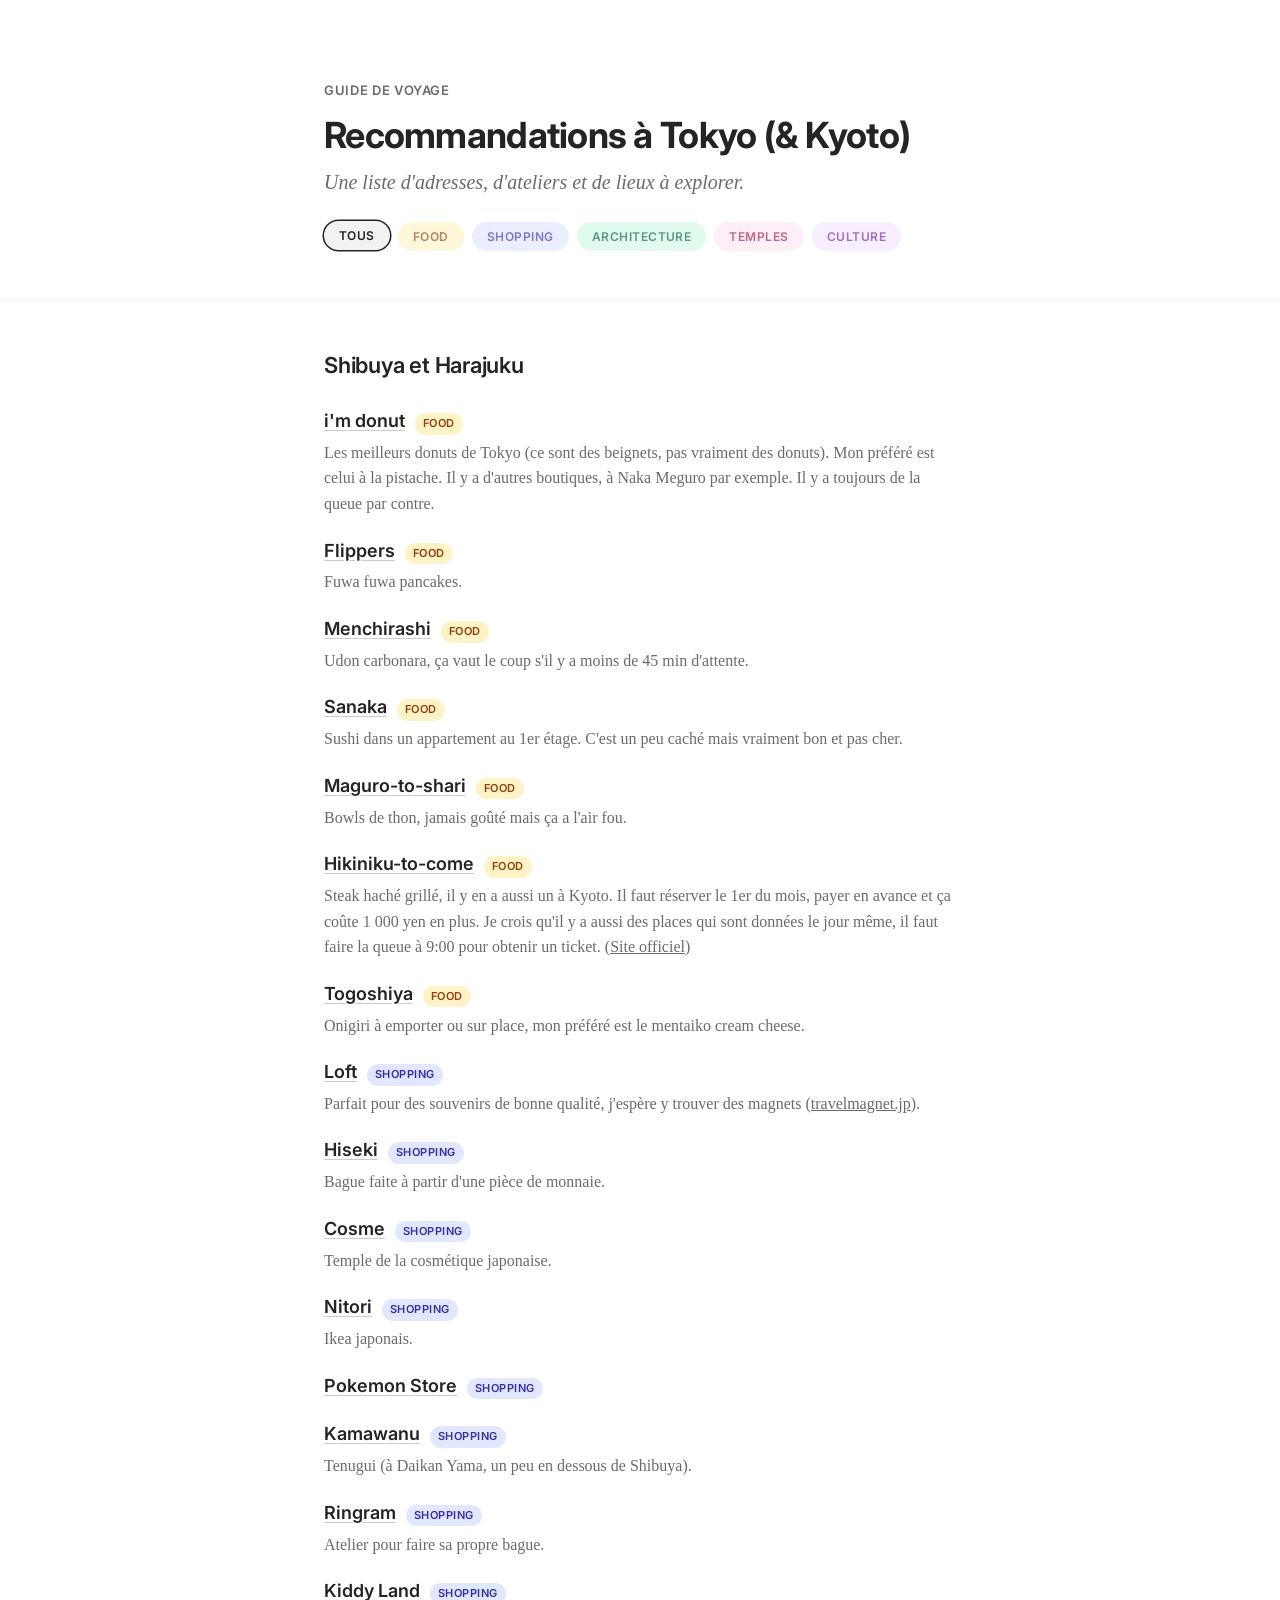
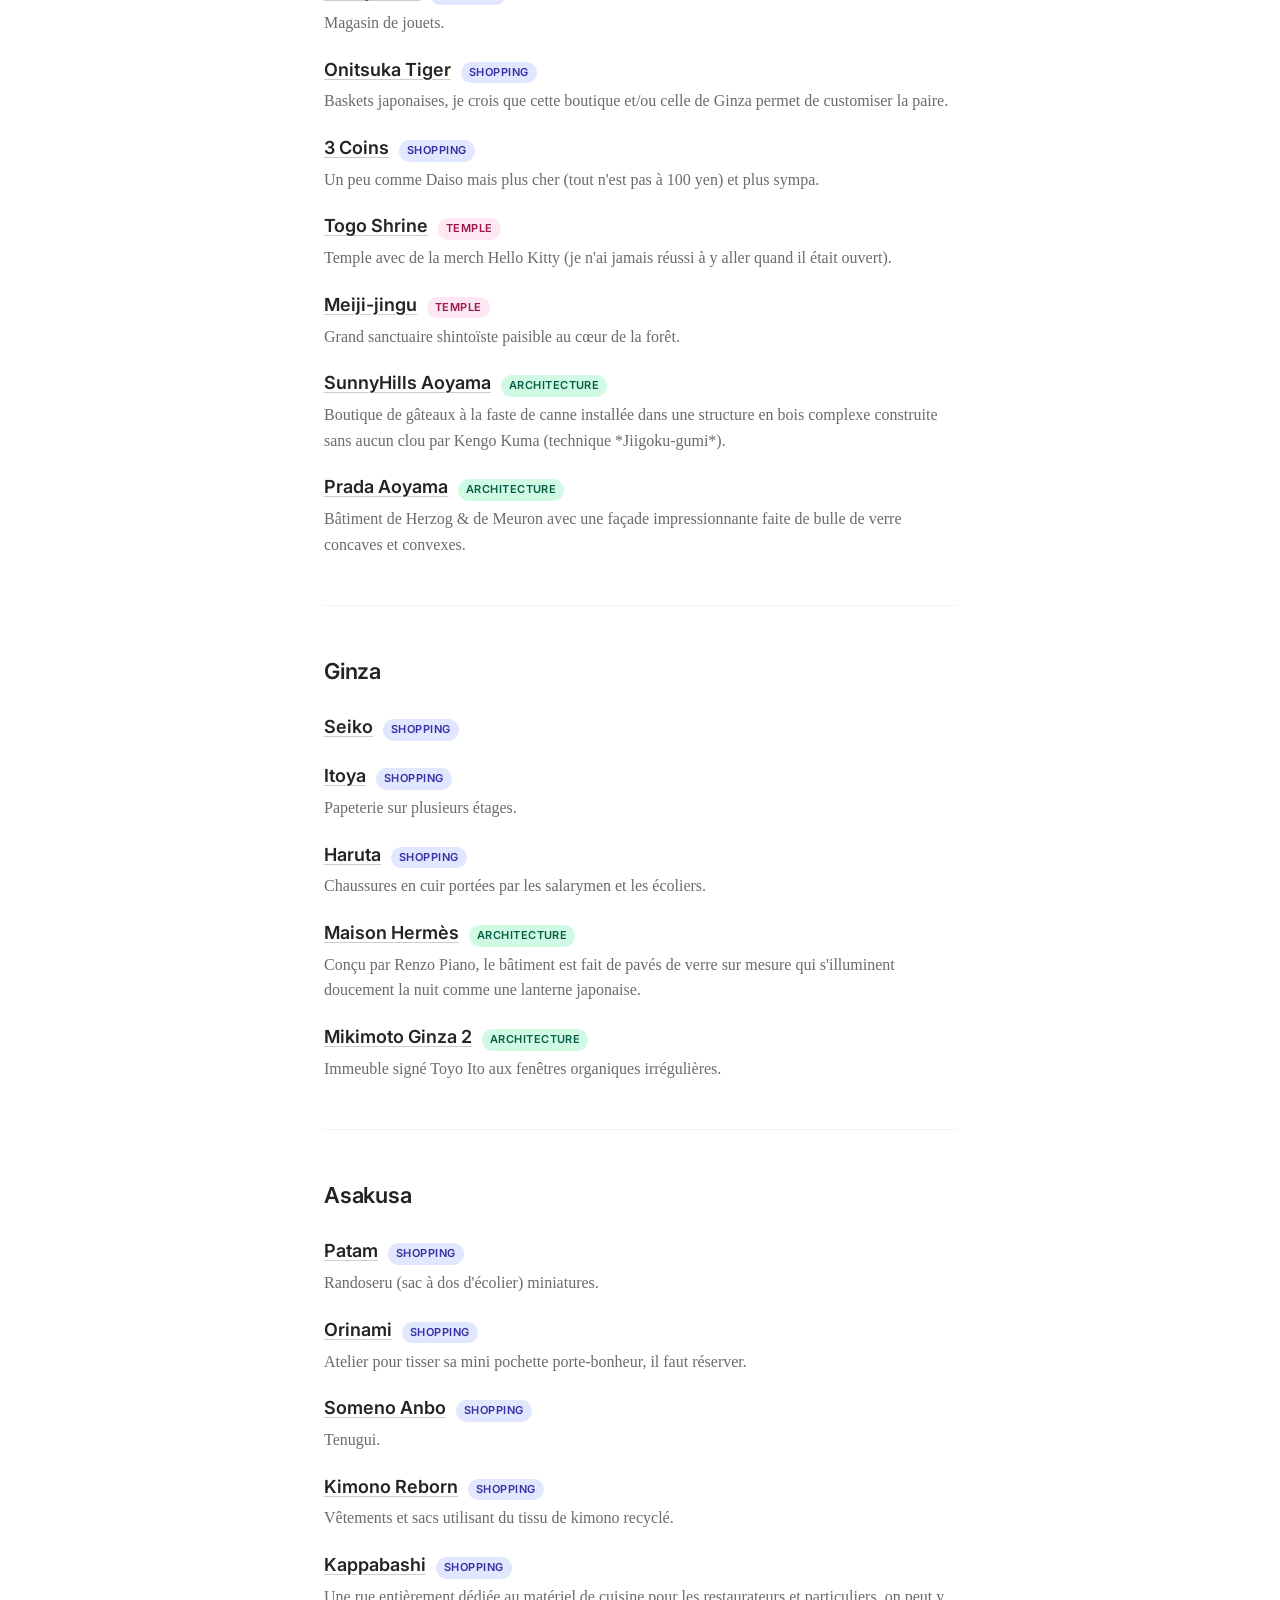
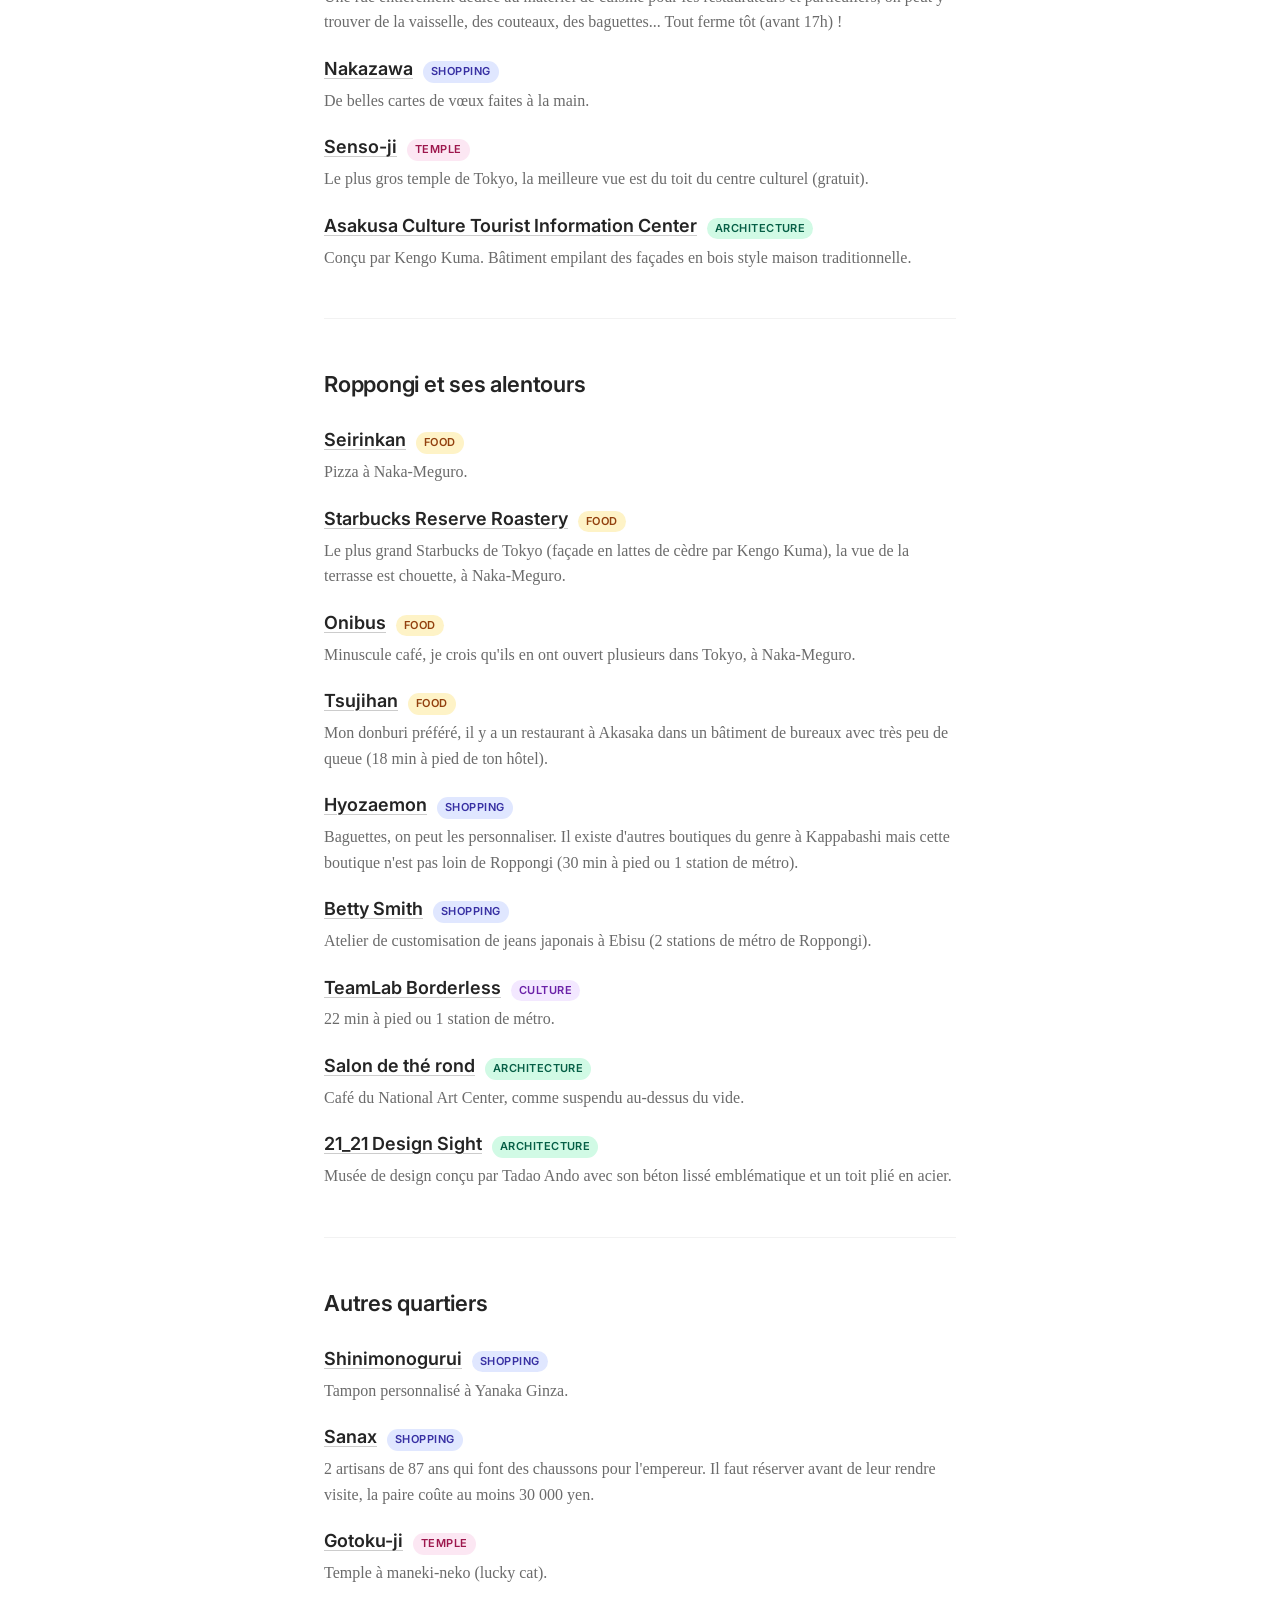
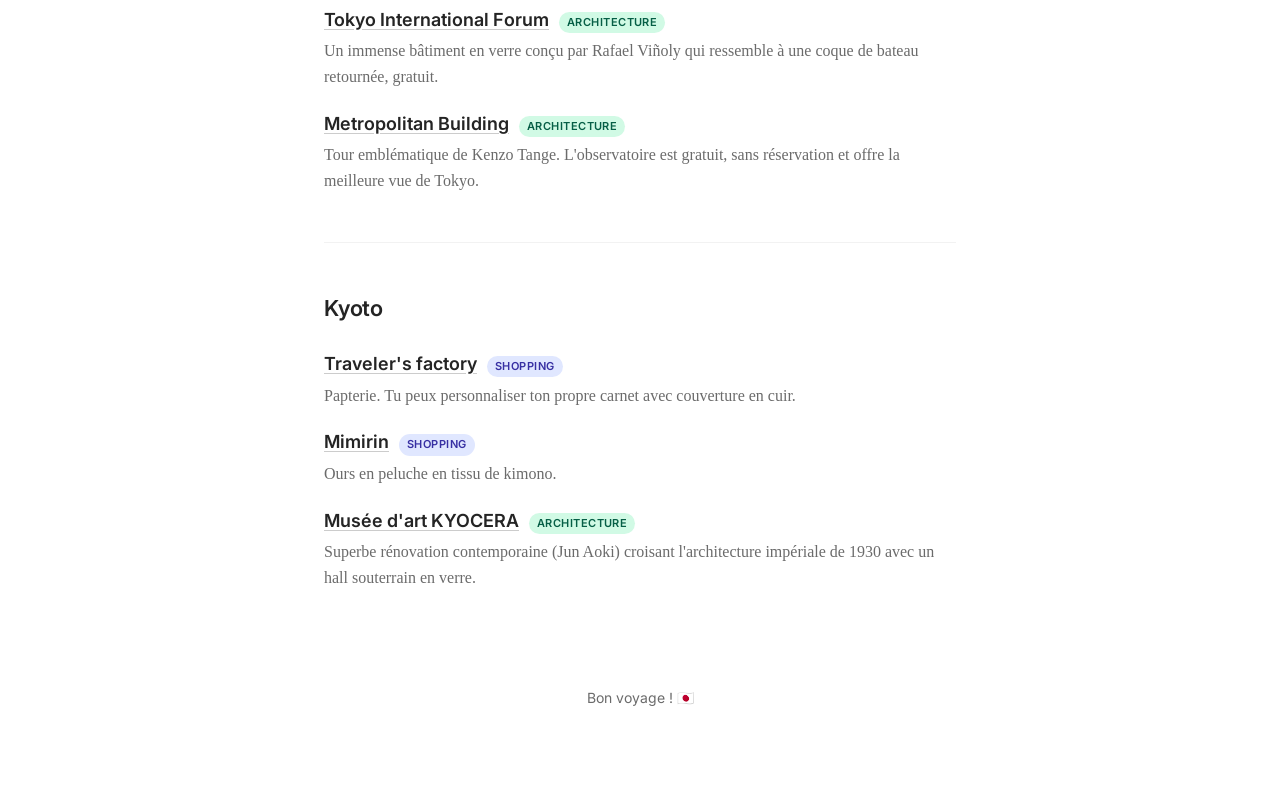
==== index.html @ 387a21c6 "init Signed-off-by: Kim Anh Nguyen <4783194+kimanhou@users.noreply.github.com>" ====
<!doctype html>
<html lang="fr">
  <head>
    <meta charset="UTF-8" />
    <meta name="viewport" content="width=device-width, initial-scale=1.0" />
    <title>Tokyo & Kyoto — Recommandations</title>
    <link rel="stylesheet" href="style.css" />
    <link rel="preconnect" href="https://fonts.googleapis.com" />
    <link rel="preconnect" href="https://fonts.gstatic.com" crossorigin />
    <link
      href="https://fonts.googleapis.com/css2?family=Charter:ital,wght@0,400;0,700;1,400&family=Inter:wght@400;500;600&display=swap"
      rel="stylesheet"
    />
  </head>
  <body>
    <header class="site-header">
      <div class="container">
        <span class="site-meta">Guide de voyage</span>
        <h1>Recommandations à Tokyo (& Kyoto)</h1>
        <p class="subtitle">
          Une liste d'adresses, d'ateliers et de lieux à explorer.
        </p>

        <!-- Category Filter Buttons -->
        <nav class="filter-bar">
          <button class="filter-btn active" data-filter="all">Tous</button>
          <button class="filter-btn" data-filter="restaurant">Food</button>
          <button class="filter-btn" data-filter="shopping">Shopping</button>
          <button class="filter-btn" data-filter="architecture">Architecture</button>
          <button class="filter-btn" data-filter="temple">Temples</button>
          <button class="filter-btn" data-filter="culture">Culture</button>
        </nav>
      </div>
    </header>

    <main class="container">
      <section class="neighborhood">
        <h2>Shibuya et Harajuku</h2>
        <ul class="place-list">
          <li>
            <div class="place-header">
              <a
                target="_blank"
                rel="noopener"
                href="https://maps.app.goo.gl/69eugBFJpJ4iYQVL8"
                class="place-name"
                >i'm donut</a
              >
              <span class="category-tag restaurant">Food</span>
            </div>
            <p class="description">
              Les meilleurs donuts de Tokyo (ce sont des beignets, pas vraiment
              des donuts). Mon préféré est celui à la pistache. Il y a d'autres
              boutiques, à Naka Meguro par exemple. Il y a toujours de la queue
              par contre.
            </p>
          </li>
          <li>
            <div class="place-header">
              <a
                target="_blank"
                rel="noopener"
                href="https://maps.app.goo.gl/Y36AKXkpxdyFDG7x8"
                class="place-name"
                >Flippers</a
              >
              <span class="category-tag restaurant">Food</span>
            </div>
            <p class="description">Fuwa fuwa pancakes.</p>
          </li>
          <li>
            <div class="place-header">
              <a
                target="_blank"
                rel="noopener"
                href="https://maps.app.goo.gl/wXSV9AtUKiCbXGeb9"
                class="place-name"
                >Menchirashi</a
              >
              <span class="category-tag restaurant">Food</span>
            </div>
            <p class="description">
              Udon carbonara, ça vaut le coup s'il y a moins de 45 min
              d'attente.
            </p>
          </li>
          <li>
            <div class="place-header">
              <a
                target="_blank"
                rel="noopener"
                href="https://maps.app.goo.gl/2EPcrAeb87QpRTbB6"
                class="place-name"
                >Sanaka</a
              >
              <span class="category-tag restaurant">Food</span>
            </div>
            <p class="description">
              Sushi dans un appartement au 1er étage. C'est un peu caché mais
              vraiment bon et pas cher.
            </p>
          </li>
          <li>
            <div class="place-header">
              <a
                target="_blank"
                rel="noopener"
                href="https://maps.app.goo.gl/TEaGHPFqutmSfDLi9"
                class="place-name"
                >Maguro-to-shari</a
              >
              <span class="category-tag restaurant">Food</span>
            </div>
            <p class="description">
              Bowls de thon, jamais goûté mais ça a l'air fou.
            </p>
          </li>
          <li>
            <div class="place-header">
              <a
                target="_blank"
                rel="noopener"
                href="https://maps.app.goo.gl/84WhmXNPppTcvtpY7"
                class="place-name"
                >Hikiniku-to-come</a
              >
              <span class="category-tag restaurant">Food</span>
            </div>
            <p class="description">
              Steak haché grillé, il y en a aussi un à Kyoto. Il faut réserver
              le 1er du mois, payer en avance et ça coûte 1 000 yen en plus. Je
              crois qu'il y a aussi des places qui sont données le jour même, il
              faut faire la queue à 9:00 pour obtenir un ticket. (<a
                href="https://hikinikutocome.com/en/visit/shibuya/"
                target="_blank"
                rel="noopener"
                >Site officiel</a
              >)
            </p>
          </li>
          <li>
            <div class="place-header">
              <a
                target="_blank"
                rel="noopener"
                href="https://maps.app.goo.gl/EtTSttYytnvK69js9"
                class="place-name"
                >Togoshiya</a
              >
              <span class="category-tag restaurant">Food</span>
            </div>
            <p class="description">
              Onigiri à emporter ou sur place, mon préféré est le mentaiko cream
              cheese.
            </p>
          </li>
          <li>
            <div class="place-header">
              <a
                target="_blank"
                rel="noopener"
                href="https://maps.app.goo.gl/XtZ42i2TdmTqizMT9"
                class="place-name"
                >Loft</a
              >
              <span class="category-tag shopping">Shopping</span>
            </div>
            <p class="description">
              Parfait pour des souvenirs de bonne qualité, j'espère y trouver
              des magnets (<a
                href="https://travelmagnet.jp/"
                target="_blank"
                rel="noopener"
                >travelmagnet.jp</a
              >).
            </p>
          </li>
          <li>
            <div class="place-header">
              <a
                target="_blank"
                rel="noopener"
                href="https://maps.app.goo.gl/PVebgwg7qP5B2RHZ8"
                class="place-name"
                >Hiseki</a
              >
              <span class="category-tag shopping">Shopping</span>
            </div>
            <p class="description">
              Bague faite à partir d'une pièce de monnaie.
            </p>
          </li>
          <li>
            <div class="place-header">
              <a
                target="_blank"
                rel="noopener"
                href="https://maps.app.goo.gl/jhXsKMptxFb6pdmX9"
                class="place-name"
                >Cosme</a
              >
              <span class="category-tag shopping">Shopping</span>
            </div>
            <p class="description">Temple de la cosmétique japonaise.</p>
          </li>
          <li>
            <div class="place-header">
              <a
                target="_blank"
                rel="noopener"
                href="https://maps.app.goo.gl/yKVB1KBTTQUjTeqm6"
                class="place-name"
                >Nitori</a
              >
              <span class="category-tag shopping">Shopping</span>
            </div>
            <p class="description">Ikea japonais.</p>
          </li>
          <li>
            <div class="place-header">
              <a
                target="_blank"
                rel="noopener"
                href="https://maps.app.goo.gl/g65WKWChwoZyTpcr5"
                class="place-name"
                >Pokemon Store</a
              >
              <span class="category-tag shopping">Shopping</span>
            </div>
          </li>
          <li>
            <div class="place-header">
              <a
                target="_blank"
                rel="noopener"
                href="https://maps.app.goo.gl/MUS4LeD5QeXX2UPx5"
                class="place-name"
                >Kamawanu</a
              >
              <span class="category-tag shopping">Shopping</span>
            </div>
            <p class="description">
              Tenugui (à Daikan Yama, un peu en dessous de Shibuya).
            </p>
          </li>
          <li>
            <div class="place-header">
              <a
                target="_blank"
                rel="noopener"
                href="https://maps.app.goo.gl/88TAubRv57etyfhp8"
                class="place-name"
                >Ringram</a
              >
              <span class="category-tag shopping">Shopping</span>
            </div>
            <p class="description">Atelier pour faire sa propre bague.</p>
          </li>
          <li>
            <div class="place-header">
              <a
                target="_blank"
                rel="noopener"
                href="https://maps.app.goo.gl/DbySYXR4UC8CWV2y9"
                class="place-name"
                >Kiddy Land</a
              >
              <span class="category-tag shopping">Shopping</span>
            </div>
            <p class="description">Magasin de jouets.</p>
          </li>
          <li>
            <div class="place-header">
              <a
                target="_blank"
                rel="noopener"
                href="https://maps.app.goo.gl/WznwZnv85uVz6AZdA"
                class="place-name"
                >Onitsuka Tiger</a
              >
              <span class="category-tag shopping">Shopping</span>
            </div>
            <p class="description">
              Baskets japonaises, je crois que cette boutique et/ou celle de
              Ginza permet de customiser la paire.
            </p>
          </li>
          <li>
            <div class="place-header">
              <a
                target="_blank"
                rel="noopener"
                href="https://maps.app.goo.gl/w2D88S9kUh9sbnCG9"
                class="place-name"
                >3 Coins</a
              >
              <span class="category-tag shopping">Shopping</span>
            </div>
            <p class="description">
              Un peu comme Daiso mais plus cher (tout n'est pas à 100 yen) et
              plus sympa.
            </p>
          </li>
          <li>
            <div class="place-header">
              <a
                href="https://maps.app.goo.gl/k6AT31raMLWwLtkN6"
                class="place-name"
                >Togo Shrine</a
              >
              <span class="category-tag temple">Temple</span>
            </div>
            <p class="description">
              Temple avec de la merch Hello Kitty (je n'ai jamais réussi à y
              aller quand il était ouvert).
            </p>
          </li>
          <li>
            <div class="place-header">
              <a
                href="https://maps.app.goo.gl/TMgbKcvD6bvRNuty8"
                class="place-name"
                >Meiji-jingu</a
              >
              <span class="category-tag temple">Temple</span>
            </div>
            <p class="description">
              Grand sanctuaire shintoïste paisible au cœur de la forêt.
            </p>
          </li>
          <li>
            <div class="place-header">
              <a
                href="https://maps.app.goo.gl/kpBoS8fHMuJu6D726"
                class="place-name"
                >SunnyHills Aoyama</a
              >
              <span class="category-tag architecture">Architecture</span>
            </div>
            <p class="description">
              Boutique de gâteaux à la faste de canne installée dans une
              structure en bois complexe construite sans aucun clou par Kengo
              Kuma (technique *Jiigoku-gumi*).
            </p>
          </li>
          <li>
            <div class="place-header">
              <a
                href="https://maps.app.goo.gl/U95UxCCkDKLDnsqH6"
                class="place-name"
                >Prada Aoyama</a
              >
              <span class="category-tag architecture">Architecture</span>
            </div>
            <p class="description">
              Bâtiment de Herzog & de Meuron avec une façade impressionnante
              faite de bulle de verre concaves et convexes.
            </p>
          </li>
        </ul>
      </section>

      <section class="neighborhood">
        <h2>Ginza</h2>
        <ul class="place-list">
          <li>
            <div class="place-header">
              <a
                href="https://maps.app.goo.gl/1uJHiFf1k2KAZZUHA"
                class="place-name"
                >Seiko</a
              >
              <span class="category-tag shopping">Shopping</span>
            </div>
          </li>
          <li>
            <div class="place-header">
              <a
                href="https://maps.app.goo.gl/fMWmKcZ8qZoQ6VqB7"
                class="place-name"
                >Itoya</a
              >
              <span class="category-tag shopping">Shopping</span>
            </div>
            <p class="description">Papeterie sur plusieurs étages.</p>
          </li>
          <li>
            <div class="place-header">
              <a
                href="https://maps.app.goo.gl/Jf5uXmK9wD9PN2Uk8"
                class="place-name"
                >Haruta</a
              >
              <span class="category-tag shopping">Shopping</span>
            </div>
            <p class="description">
              Chaussures en cuir portées par les salarymen et les écoliers.
            </p>
          </li>
          <li>
            <div class="place-header">
              <a
                href="https://maps.app.goo.gl/uWb4RfBk9SQpC39z5"
                class="place-name"
                >Maison Hermès</a
              >
              <span class="category-tag architecture">Architecture</span>
            </div>
            <p class="description">
              Conçu par Renzo Piano, le bâtiment est fait de pavés de verre sur
              mesure qui s'illuminent doucement la nuit comme une lanterne
              japonaise.
            </p>
          </li>
          <li>
            <div class="place-header">
              <a
                href="https://maps.app.goo.gl/kJxWGgCFBw41gdkp9"
                class="place-name"
                >Mikimoto Ginza 2</a
              >
              <span class="category-tag architecture">Architecture</span>
            </div>
            <p class="description">
              Immeuble signé Toyo Ito aux fenêtres organiques irrégulières.
            </p>
          </li>
        </ul>
      </section>

      <section class="neighborhood">
        <h2>Asakusa</h2>
        <ul class="place-list">
          <li>
            <div class="place-header">
              <a
                href="https://maps.app.goo.gl/mSqs9adYhmTdcuxi9"
                class="place-name"
                >Patam</a
              >
              <span class="category-tag shopping">Shopping</span>
            </div>
            <p class="description">
              Randoseru (sac à dos d'écolier) miniatures.
            </p>
          </li>
          <li>
            <div class="place-header">
              <a
                href="https://maps.app.goo.gl/c2mmQxCN7tzTbM5K9"
                class="place-name"
                >Orinami</a
              >
              <span class="category-tag shopping">Shopping</span>
            </div>
            <p class="description">
              Atelier pour tisser sa mini pochette porte-bonheur, il faut
              réserver.
            </p>
          </li>
          <li>
            <div class="place-header">
              <a
                href="https://maps.app.goo.gl/kfvNhGzFFZJZ3QrH8"
                class="place-name"
                >Someno Anbo</a
              >
              <span class="category-tag shopping">Shopping</span>
            </div>
            <p class="description">Tenugui.</p>
          </li>
          <li>
            <div class="place-header">
              <a
                href="https://maps.app.goo.gl/4zS8Ka6do3m4JvSK6"
                class="place-name"
                >Kimono Reborn</a
              >
              <span class="category-tag shopping">Shopping</span>
            </div>
            <p class="description">
              Vêtements et sacs utilisant du tissu de kimono recyclé.
            </p>
          </li>
          <li>
            <div class="place-header">
              <a
                href="https://maps.app.goo.gl/ZQTUkdnBkf1VzfrQ7"
                class="place-name"
                >Kappabashi</a
              >
              <span class="category-tag shopping">Shopping</span>
            </div>
            <p class="description">
              Une rue entièrement dédiée au matériel de cuisine pour les
              restaurateurs et particuliers, on peut y trouver de la vaisselle,
              des couteaux, des baguettes... Tout ferme tôt (avant 17h) !
            </p>
          </li>
          <li>
            <div class="place-header">
              <a
                href="https://maps.app.goo.gl/AgdJvnbVzmMKoUTA9"
                class="place-name"
                >Nakazawa</a
              >
              <span class="category-tag shopping">Shopping</span>
            </div>
            <p class="description">
              De belles cartes de vœux faites à la main.
            </p>
          </li>
          <li>
            <div class="place-header">
              <a
                href="https://maps.app.goo.gl/krMGdKmQ2eCT1Fw9A"
                class="place-name"
                >Senso-ji</a
              >
              <span class="category-tag temple">Temple</span>
            </div>
            <p class="description">
              Le plus gros temple de Tokyo, la meilleure vue est du toit du
              centre culturel (gratuit).
            </p>
          </li>
          <li>
            <div class="place-header">
              <a
                href="https://maps.app.goo.gl/ULRhTfkWa3VngPzH6"
                class="place-name"
                >Asakusa Culture Tourist Information Center</a
              >
              <span class="category-tag architecture">Architecture</span>
            </div>
            <p class="description">
              Conçu par Kengo Kuma. Bâtiment empilant des façades en bois style
              maison traditionnelle.
            </p>
          </li>
        </ul>
      </section>

      <section class="neighborhood">
        <h2>Roppongi et ses alentours</h2>
        <ul class="place-list">
          <li>
            <div class="place-header">
              <a
                href="https://maps.app.goo.gl/cAF4eer2cTzTnKZC6"
                class="place-name"
                >Seirinkan</a
              >
              <span class="category-tag restaurant">Food</span>
            </div>
            <p class="description">Pizza à Naka-Meguro.</p>
          </li>
          <li>
            <div class="place-header">
              <a
                href="https://maps.app.goo.gl/UEUjPovZDnGG8QsB8"
                class="place-name"
                >Starbucks Reserve Roastery</a
              >
              <span class="category-tag restaurant">Food</span>
            </div>
            <p class="description">
              Le plus grand Starbucks de Tokyo (façade en lattes de cèdre par
              Kengo Kuma), la vue de la terrasse est chouette, à Naka-Meguro.
            </p>
          </li>
          <li>
            <div class="place-header">
              <a
                href="https://maps.app.goo.gl/x5kQCMUENwANzUec6"
                class="place-name"
                >Onibus</a
              >
              <span class="category-tag restaurant">Food</span>
            </div>
            <p class="description">
              Minuscule café, je crois qu'ils en ont ouvert plusieurs dans
              Tokyo, à Naka-Meguro.
            </p>
          </li>
          <li>
            <div class="place-header">
              <a
                href="https://maps.app.goo.gl/YKb9HunE5rjyvLX4A"
                class="place-name"
                >Tsujihan</a
              >
              <span class="category-tag restaurant">Food</span>
            </div>
            <p class="description">
              Mon donburi préféré, il y a un restaurant à Akasaka dans un
              bâtiment de bureaux avec très peu de queue (18 min à pied de ton
              hôtel).
            </p>
          </li>
          <li>
            <div class="place-header">
              <a
                href="https://maps.app.goo.gl/dLuNX32H2cVALUik8"
                class="place-name"
                >Hyozaemon</a
              >
              <span class="category-tag shopping">Shopping</span>
            </div>
            <p class="description">
              Baguettes, on peut les personnaliser. Il existe d'autres boutiques
              du genre à Kappabashi mais cette boutique n'est pas loin de
              Roppongi (30 min à pied ou 1 station de métro).
            </p>
          </li>
          <li>
            <div class="place-header">
              <a
                href="https://maps.app.goo.gl/xwNLV4QehMwJrhu57"
                class="place-name"
                >Betty Smith</a
              >
              <span class="category-tag shopping">Shopping</span>
            </div>
            <p class="description">
              Atelier de customisation de jeans japonais à Ebisu (2 stations de
              métro de Roppongi).
            </p>
          </li>
          <li>
            <div class="place-header">
              <a
                href="https://maps.app.goo.gl/rgNuQ9seUa85SFHp7"
                class="place-name"
                >TeamLab Borderless</a
              >
              <span class="category-tag culture">Culture</span>
            </div>
            <p class="description">22 min à pied ou 1 station de métro.</p>
          </li>
          <li>
            <div class="place-header">
              <a
                href="https://maps.app.goo.gl/vfedsaDLBhtcoQD16"
                class="place-name"
                >Salon de thé rond</a
              >
              <span class="category-tag architecture">Architecture</span>
            </div>
            <p class="description">
              Café du National Art Center, comme suspendu au-dessus du vide.
            </p>
          </li>
          <li>
            <div class="place-header">
              <a
                href="https://maps.app.goo.gl/Tcz1rBBbtxtRynMQA"
                class="place-name"
                >21_21 Design Sight</a
              >
              <span class="category-tag architecture">Architecture</span>
            </div>
            <p class="description">
              Musée de design conçu par Tadao Ando avec son béton lissé
              emblématique et un toit plié en acier.
            </p>
          </li>
        </ul>
      </section>

      <section class="neighborhood">
        <h2>Autres quartiers</h2>
        <ul class="place-list">
          <li>
            <div class="place-header">
              <a
                href="https://maps.app.goo.gl/bxwSnCZsaw7TnE5D8"
                class="place-name"
                >Shinimonogurui</a
              >
              <span class="category-tag shopping">Shopping</span>
            </div>
            <p class="description">Tampon personnalisé à Yanaka Ginza.</p>
          </li>
          <li>
            <div class="place-header">
              <a
                href="https://maps.app.goo.gl/Xo6zkmzCikCreoL1A"
                class="place-name"
                >Sanax</a
              >
              <span class="category-tag shopping">Shopping</span>
            </div>
            <p class="description">
              2 artisans de 87 ans qui font des chaussons pour l'empereur. Il
              faut réserver avant de leur rendre visite, la paire coûte au moins
              30 000 yen.
            </p>
          </li>
          <li>
            <div class="place-header">
              <a
                href="https://maps.app.goo.gl/cFwfXsnkvDryLvA58"
                class="place-name"
                >Gotoku-ji</a
              >
              <span class="category-tag temple">Temple</span>
            </div>
            <p class="description">Temple à maneki-neko (lucky cat).</p>
          </li>
          <li>
            <div class="place-header">
              <a
                href="https://maps.app.goo.gl/5FnCgJoKTbz2vK8LA"
                class="place-name"
                >Tokyo International Forum</a
              >
              <span class="category-tag architecture">Architecture</span>
            </div>
            <p class="description">
              Un immense bâtiment en verre conçu par Rafael Viñoly qui ressemble
              à une coque de bateau retournée, gratuit.
            </p>
          </li>
          <li>
            <div class="place-header">
              <a
                href="https://maps.app.goo.gl/j7gxGdVztwLCP2bb6"
                class="place-name"
                >Metropolitan Building</a
              >
              <span class="category-tag architecture">Architecture</span>
            </div>
            <p class="description">
              Tour emblématique de Kenzo Tange. L'observatoire est gratuit, sans
              réservation et offre la meilleure vue de Tokyo.
            </p>
          </li>
        </ul>
      </section>

      <section class="neighborhood">
        <h2>Kyoto</h2>
        <ul class="place-list">
          <li>
            <div class="place-header">
              <a
                href="https://maps.app.goo.gl/qUUZ9k9n6iVwttam6"
                class="place-name"
                >Traveler's factory</a
              >
              <span class="category-tag shopping">Shopping</span>
            </div>
            <p class="description">
              Papterie. Tu peux personnaliser ton propre carnet avec couverture
              en cuir.
            </p>
          </li>
          <li>
            <div class="place-header">
              <a
                href="https://maps.app.goo.gl/WrXWh7c2xTyVcAM9A"
                class="place-name"
                >Mimirin</a
              >
              <span class="category-tag shopping">Shopping</span>
            </div>
            <p class="description">Ours en peluche en tissu de kimono.</p>
          </li>
          <li>
            <div class="place-header">
              <a
                href="https://maps.app.goo.gl/3y6V7akL6eFB2pyw7"
                class="place-name"
                >Musée d'art KYOCERA</a
              >
              <span class="category-tag architecture">Architecture</span>
            </div>
            <p class="description">
              Superbe rénovation contemporaine (Jun Aoki) croisant
              l'architecture impériale de 1930 avec un hall souterrain en verre.
            </p>
          </li>
        </ul>
      </section>
    </main>

    <footer class="site-footer">
      <div class="container">
        <p>Bon voyage ! 🇯🇵</p>
      </div>
    </footer>

    <!-- Light JS Script for filtering -->
    <script>
      const buttons = document.querySelectorAll('.filter-btn');
      const items = document.querySelectorAll('.place-list li');

      buttons.forEach(button => {
        button.addEventListener('click', () => {
          buttons.forEach(btn => btn.classList.remove('active'));
          button.classList.add('active');
          const filter = button.getAttribute('data-filter');

          items.forEach(item => {
            const tag = item.querySelector('.category-tag');
            if (filter === 'all' || (tag && tag.classList.contains(filter))) {
              item.style.display = 'block';
            } else {
              item.style.display = 'none';
            }
          });
        });
      });
    </script>
  </body>
</html>
---- style.css ----
/* Medium-inspired Typography & Minimalist Layout */

:root {
  --bg-color: #ffffff;
  --text-main: #242424;
  --text-muted: #6b6b6b;
  --link-color: #1a8917; /* Accent vert style Medium */
  --link-hover: #156d12;
  --border-color: #f2f2f2;
  --font-serif: "Charter", "Georgia", Cambria, serif;
  --font-sans:
    "Inter", -apple-system, BlinkMacSystemFont, "Segoe UI", Roboto, sans-serif;
}

* {
  box-sizing: border-box;
  margin: 0;
  padding: 0;
}

body {
  background-color: var(--bg-color);
  color: var(--text-main);
  font-family: var(--font-serif);
  font-size: 18px;
  line-height: 1.6;
  -webkit-font-smoothing: antialiased;
}

.container {
  max-width: 680px;
  margin: 0 auto;
  padding: 0 24px;
}

/* Header */
.site-header {
  padding-top: 80px;
  padding-bottom: 48px;
  border-bottom: 1px solid var(--border-color);
}

.site-meta {
  font-family: var(--font-sans);
  font-size: 13px;
  text-transform: uppercase;
  letter-spacing: 0.05em;
  color: var(--text-muted);
  font-weight: 600;
  display: block;
  margin-bottom: 12px;
}

h1 {
  font-family: var(--font-sans);
  font-size: 36px;
  font-weight: 700;
  letter-spacing: -0.02em;
  line-height: 1.25;
  margin-bottom: 8px;
}

.subtitle {
  color: var(--text-muted);
  font-size: 20px;
  font-style: italic;
}

/* Content Sections */
.neighborhood {
  padding: 48px 0;
  border-bottom: 1px solid var(--border-color);
}

.neighborhood:last-of-type {
  border-bottom: none;
}

h2 {
  font-family: var(--font-sans);
  font-size: 22px;
  font-weight: 600;
  letter-spacing: -0.01em;
  margin-bottom: 24px;
  color: var(--text-main);
}

/* Recommendation Lists */
.place-list {
  list-style: none;
}

.place-list li {
  margin-bottom: 20px;
}

.place-list li:last-child {
  margin-bottom: 0;
}

.place-name {
  font-family: var(--font-sans);
  font-weight: 600;
  font-size: 18px;
  color: var(--text-main);
  text-decoration: underline;
  text-decoration-color: rgba(0, 0, 0, 0.2);
  text-underline-offset: 3px;
  transition: all 0.2s ease;
}

.place-name:hover {
  color: var(--link-color);
  text-decoration-color: var(--link-color);
}

.description {
  margin-top: 4px;
  font-size: 16px;
  color: var(--text-muted);
}

.description a {
  color: var(--text-muted);
  text-decoration: underline;
}

.description a:hover {
  color: var(--link-color);
}

/* Footer */
.site-footer {
  padding: 48px 0 80px 0;
  text-align: center;
  font-family: var(--font-sans);
  font-size: 14px;
  color: var(--text-muted);
}

/* Mobile Adjustments */
@media (max-width: 600px) {
  body {
    font-size: 16px;
  }

  .site-header {
    padding-top: 40px;
    padding-bottom: 32px;
  }

  h1 {
    font-size: 28px;
  }

  .subtitle {
    font-size: 17px;
  }

  .neighborhood {
    padding: 32px 0;
  }
}

/* Layout adjustment for title and badge alignment */
.place-header {
  display: flex;
  align-items: baseline;
  gap: 10px;
  flex-wrap: wrap;
}

/* Category Badge Styling */
.category-tag {
  font-family: var(--font-sans);
  font-size: 11px;
  font-weight: 600;
  text-transform: uppercase;
  letter-spacing: 0.04em;
  padding: 2px 8px;
  border-radius: 12px;
  background-color: #f2f2f2;
  color: #6b6b6b;
  display: inline-block;
}

/* Color accents per category */
.category-tag.restaurant {
  background-color: #fef3c7;
  color: #92400e;
}

.category-tag.shopping {
  background-color: #e0e7ff;
  color: #3730a3;
}

.category-tag.architecture {
  background-color: #d1fae5;
  color: #065f46;
}

.category-tag.temple {
  background-color: #fce7f3;
  color: #9d174d;
}

.category-tag.culture {
  background-color: #f3e8ff;
  color: #6b21a8;
}

/* Filter Bar Container */
.filter-bar {
  display: flex;
  gap: 8px;
  flex-wrap: wrap;
  margin-top: 24px;
}

/* Base Filter Button */
.filter-btn {
  font-family: var(--font-sans);
  font-size: 12px;
  font-weight: 600;
  text-transform: uppercase;
  letter-spacing: 0.04em;
  border: 1px solid transparent;
  padding: 6px 14px;
  border-radius: 20px;
  cursor: pointer;
  opacity: 0.65; /* Subtle by default so it's not overwhelming */
  transition: all 0.2s ease;
}

.filter-btn:hover,
.filter-btn.active {
  opacity: 1;
  transform: translateY(-1px);
}

/* "All" Button Styling */
.filter-btn[data-filter="all"] {
  background-color: #f2f2f2;
  color: #242424;
}

/* Matching Tag Colors */
.filter-btn[data-filter="restaurant"] {
  background-color: #fef3c7;
  color: #92400e;
}

.filter-btn[data-filter="shopping"] {
  background-color: #e0e7ff;
  color: #3730a3;
}

.filter-btn[data-filter="architecture"] {
  background-color: #d1fae5;
  color: #065f46;
}

.filter-btn[data-filter="temple"] {
  background-color: #fce7f3;
  color: #9d174d;
}

.filter-btn[data-filter="culture"] {
  background-color: #f3e8ff;
  color: #6b21a8;
}

/* Active State Outline for Extra Clarity */
.filter-btn.active {
  box-shadow: 0 0 0 1.5px currentColor;
}
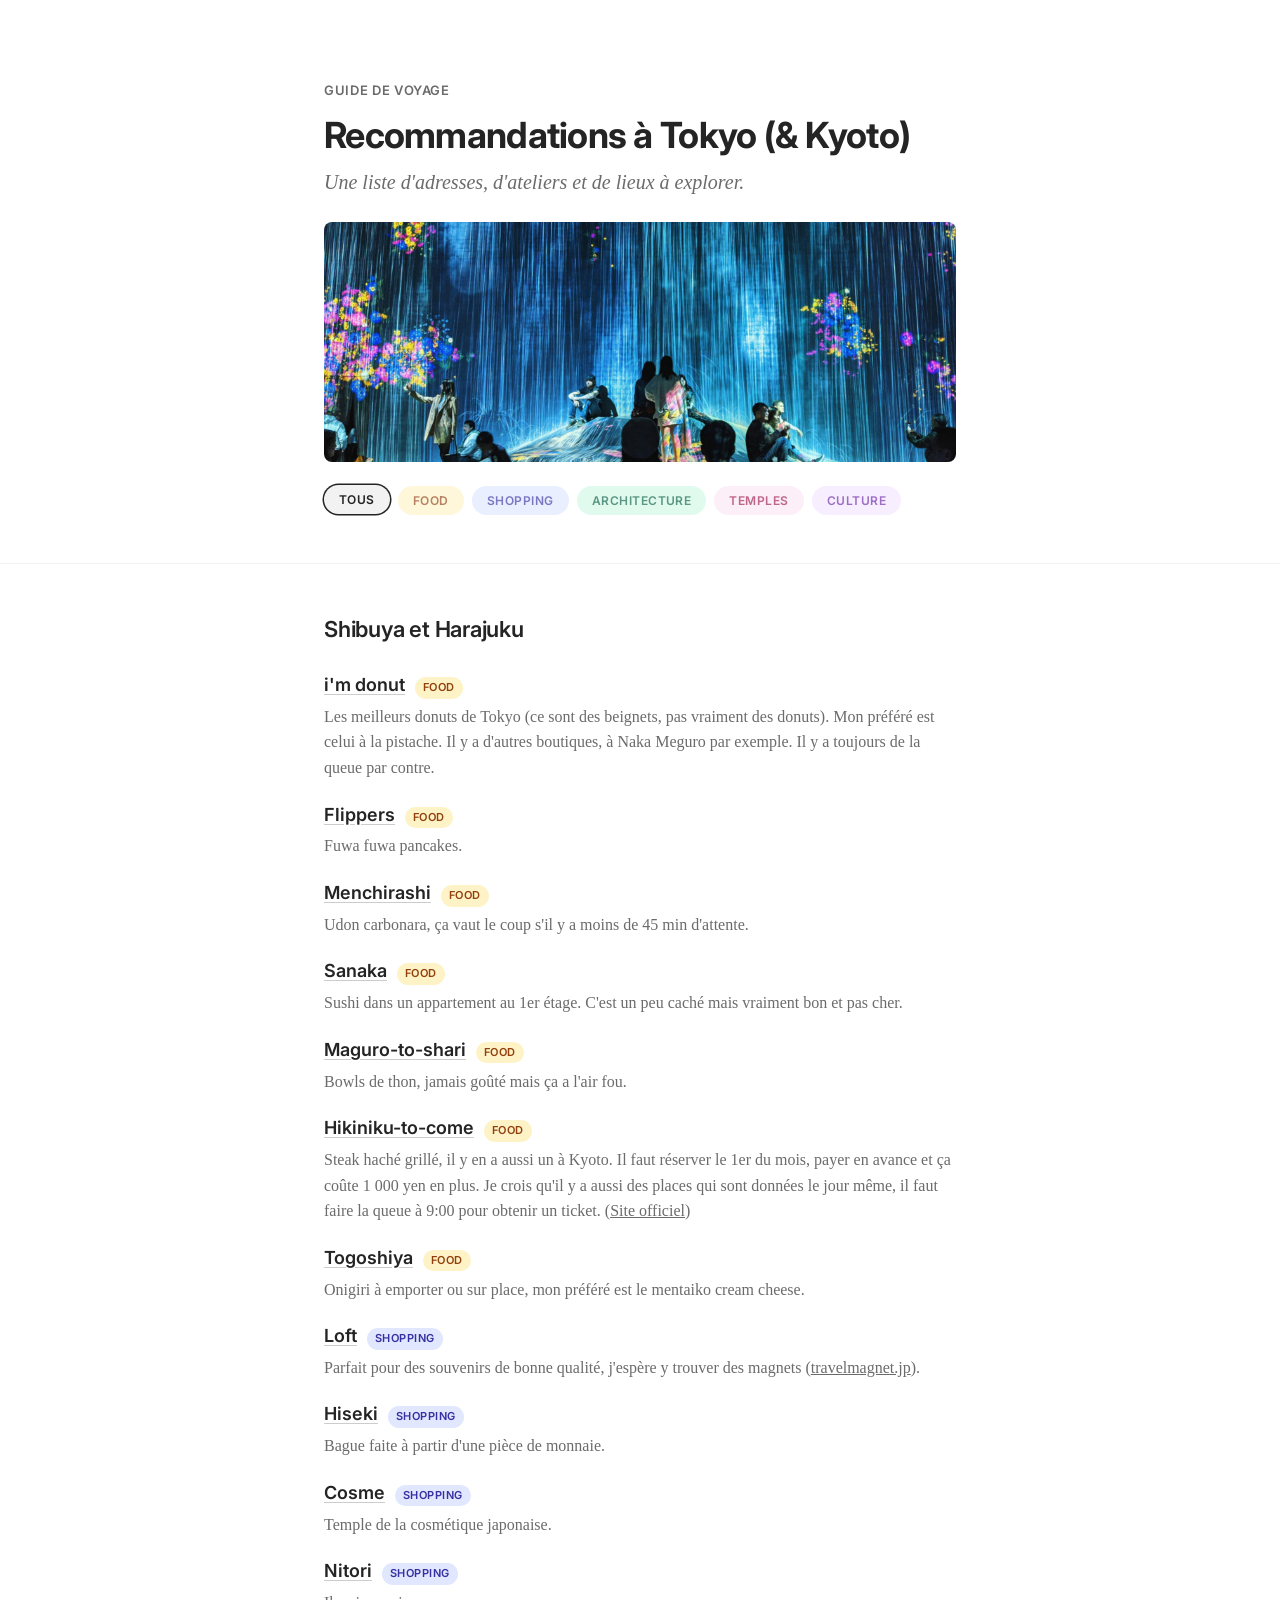
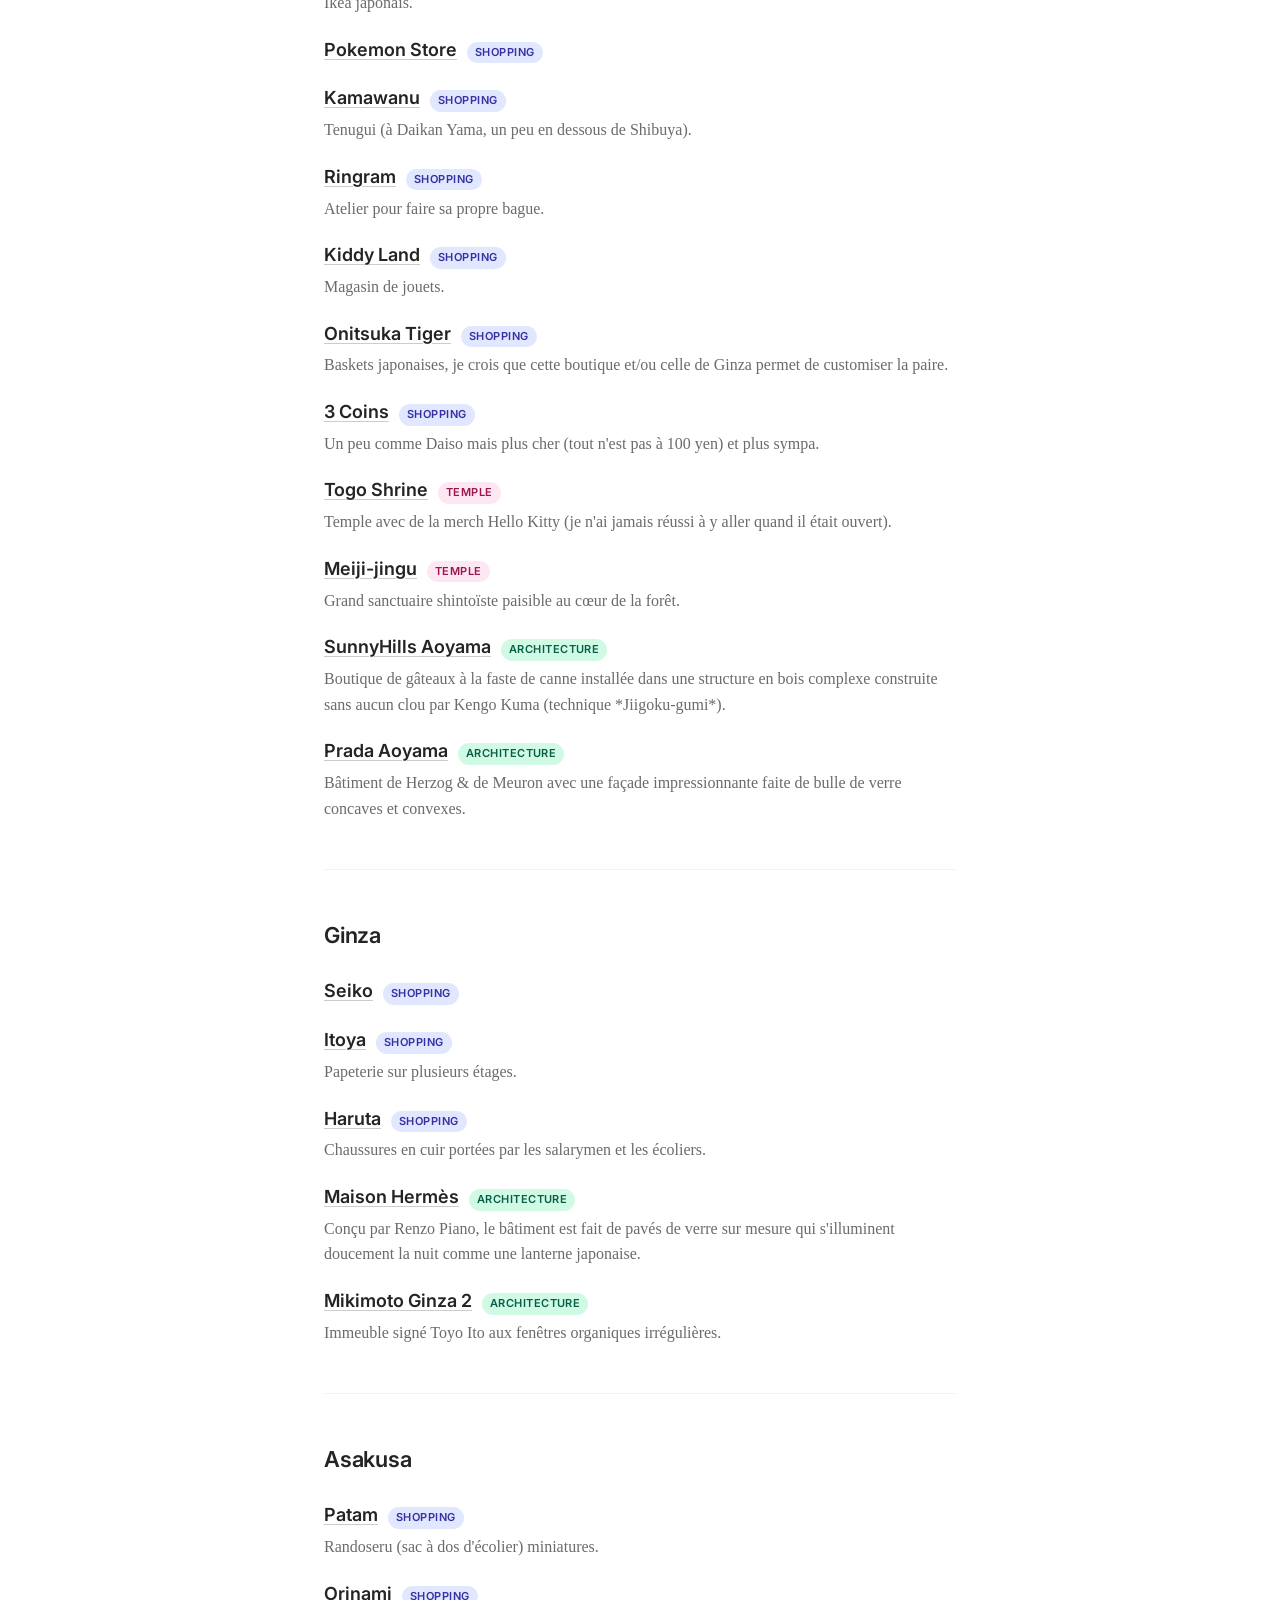
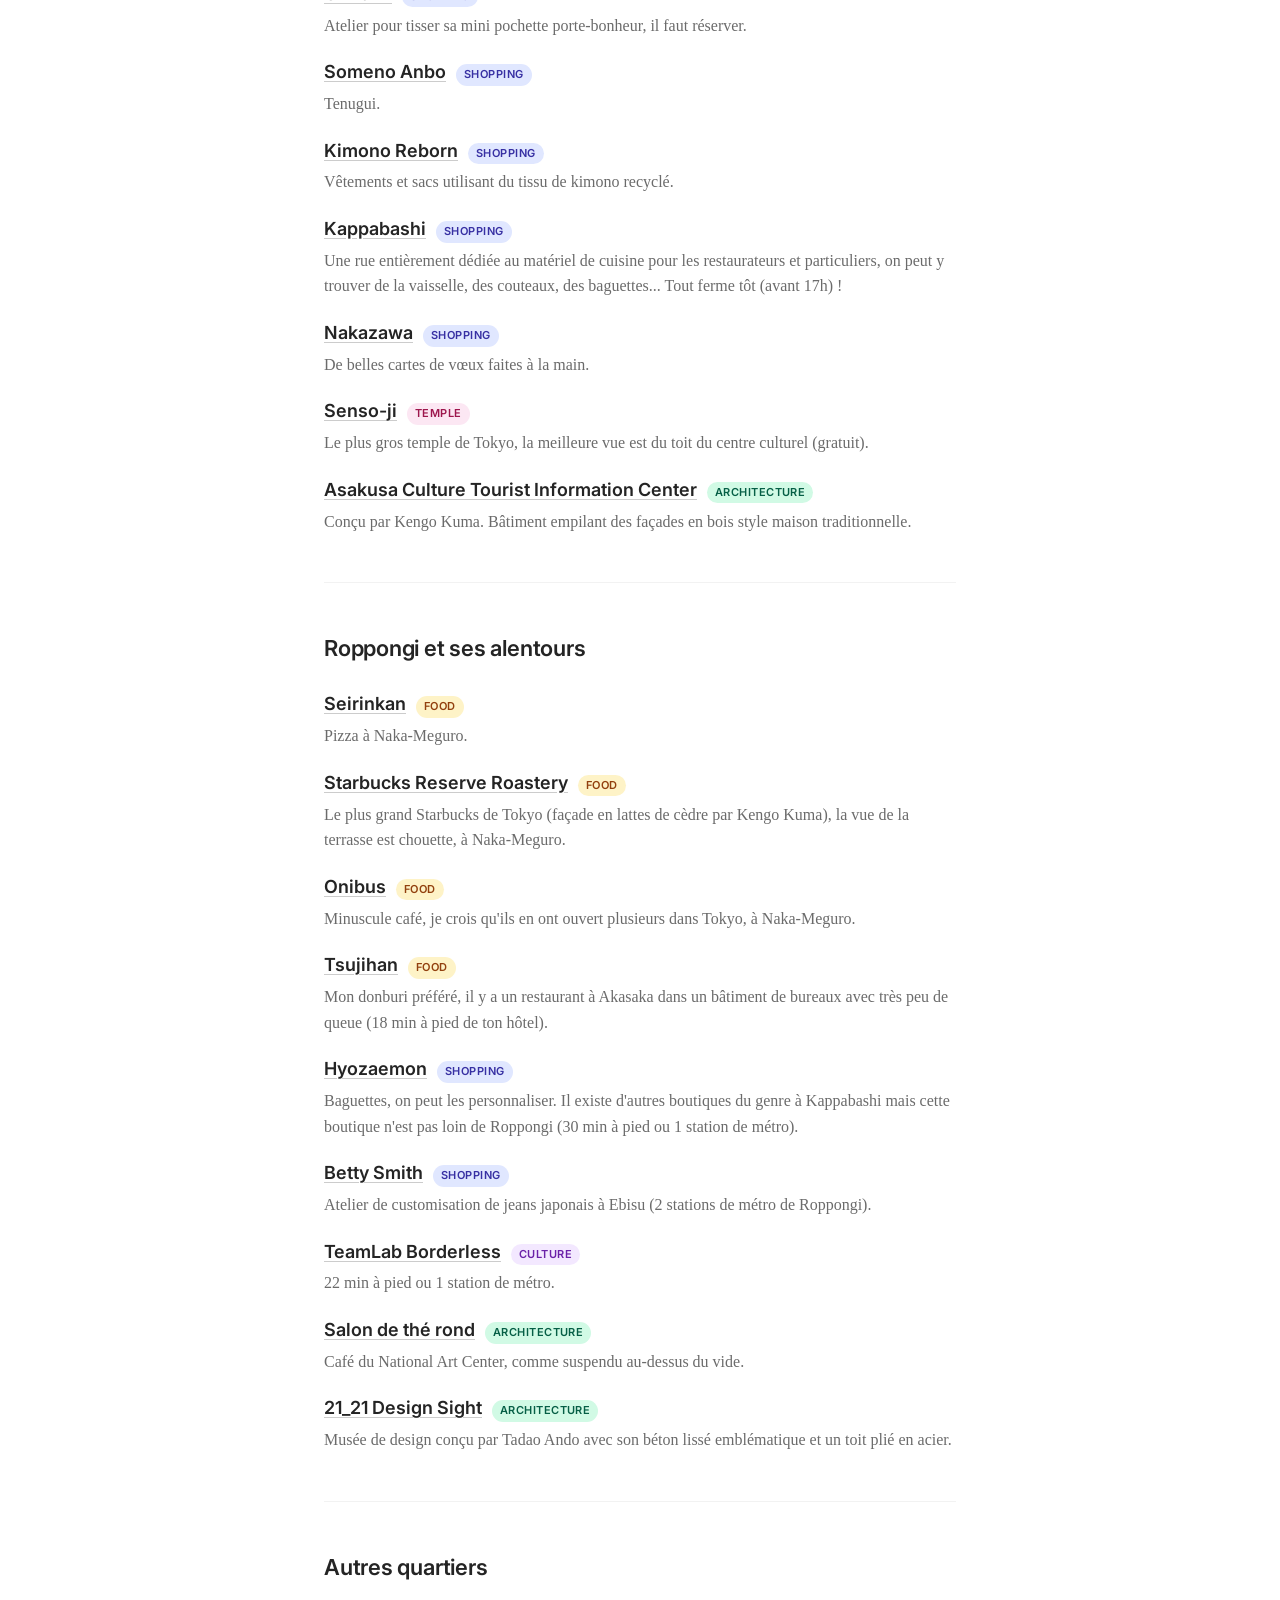
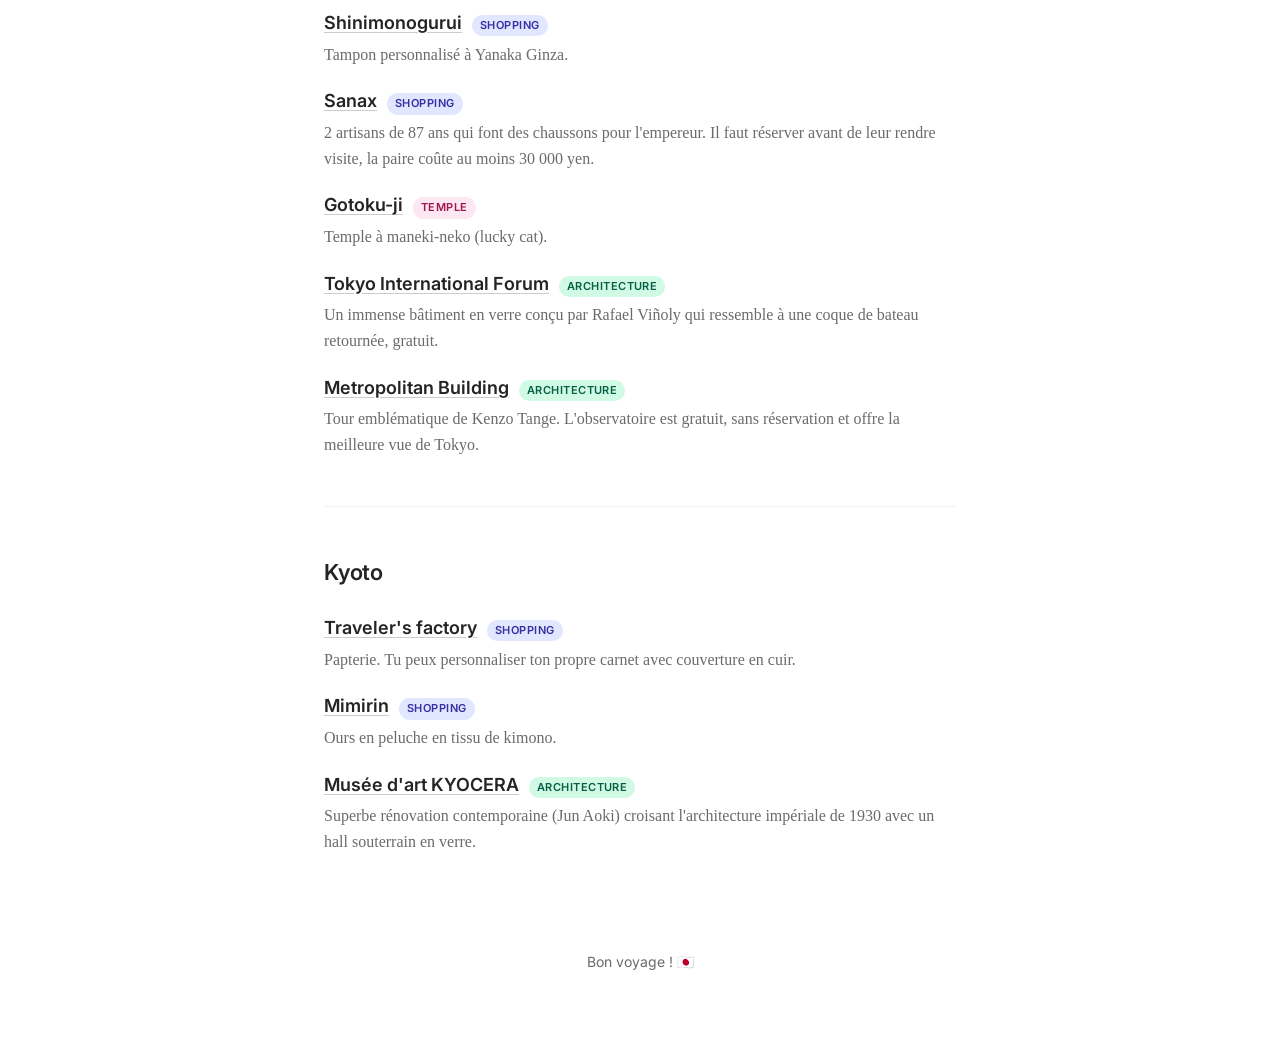
==== commit dc163331: "Add hero image and preview Signed-off-by: Kim Anh Nguyen <4783194+kimanhou@users.noreply.github.com>" ====
--- a/index.html
+++ b/index.html
@@ -11,6 +11,12 @@
       href="https://fonts.googleapis.com/css2?family=Charter:ital,wght@0,400;0,700;1,400&family=Inter:wght@400;500;600&display=swap"
       rel="stylesheet"
     />
+    <link rel="icon" href="data:image/svg+xml,<svg xmlns=%22http://www.w3.org/2000/svg%22 viewBox=%220 0 100 100%22><text y=%22.9em%22 font-size=%2290%22>🇯🇵</text></svg>">
+    <meta property="og:type" content="website" />
+    <meta property="og:title" content="Recommandations à Tokyo (& Kyoto) 🇯🇵" />
+    <meta property="og:description" content="Une liste d'adresses, d'ateliers et de lieux favoris à explorer." />
+    <meta property="og:image" content="https://kimanhou.github.io/japan-reco/preview.jpg" />
+    <meta property="og:url" content="https://kimanhou.github.io/japan-reco/" />
   </head>
   <body>
     <header class="site-header">
@@ -20,6 +26,10 @@
         <p class="subtitle">
           Une liste d'adresses, d'ateliers et de lieux à explorer.
         </p>
+
+        <div class="hero-image-wrapper">
+            <img src="preview.jpg" alt="Tokyo landscape" class="hero-image" />
+        </div>
 
         <!-- Category Filter Buttons -->
         <nav class="filter-bar">
--- a/style.css
+++ b/style.css
@@ -275,3 +275,16 @@
 .filter-btn.active {
   box-shadow: 0 0 0 1.5px currentColor;
 }
+
+.hero-image-wrapper {
+  margin-top: 24px;
+  border-radius: 8px;
+  overflow: hidden;
+}
+
+.hero-image {
+  width: 100%;
+  height: 240px;
+  object-fit: cover;
+  display: block;
+}
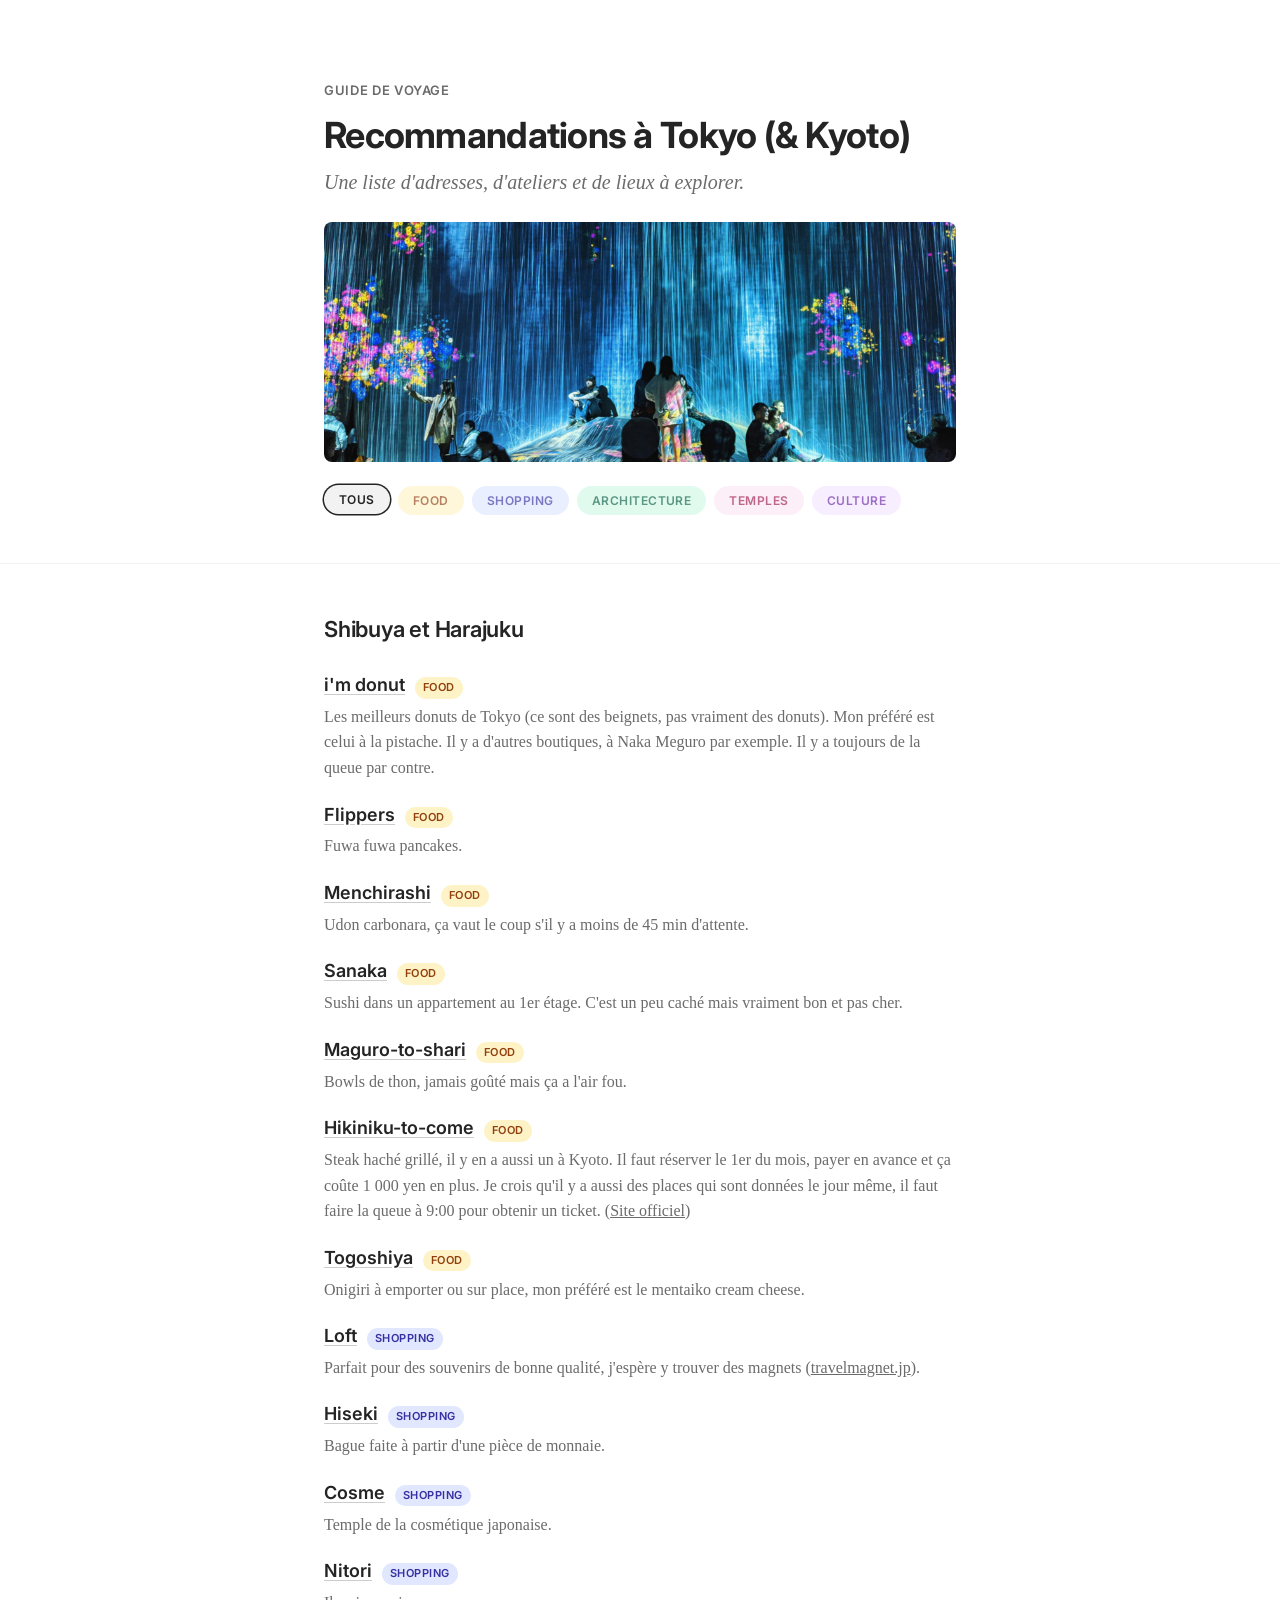
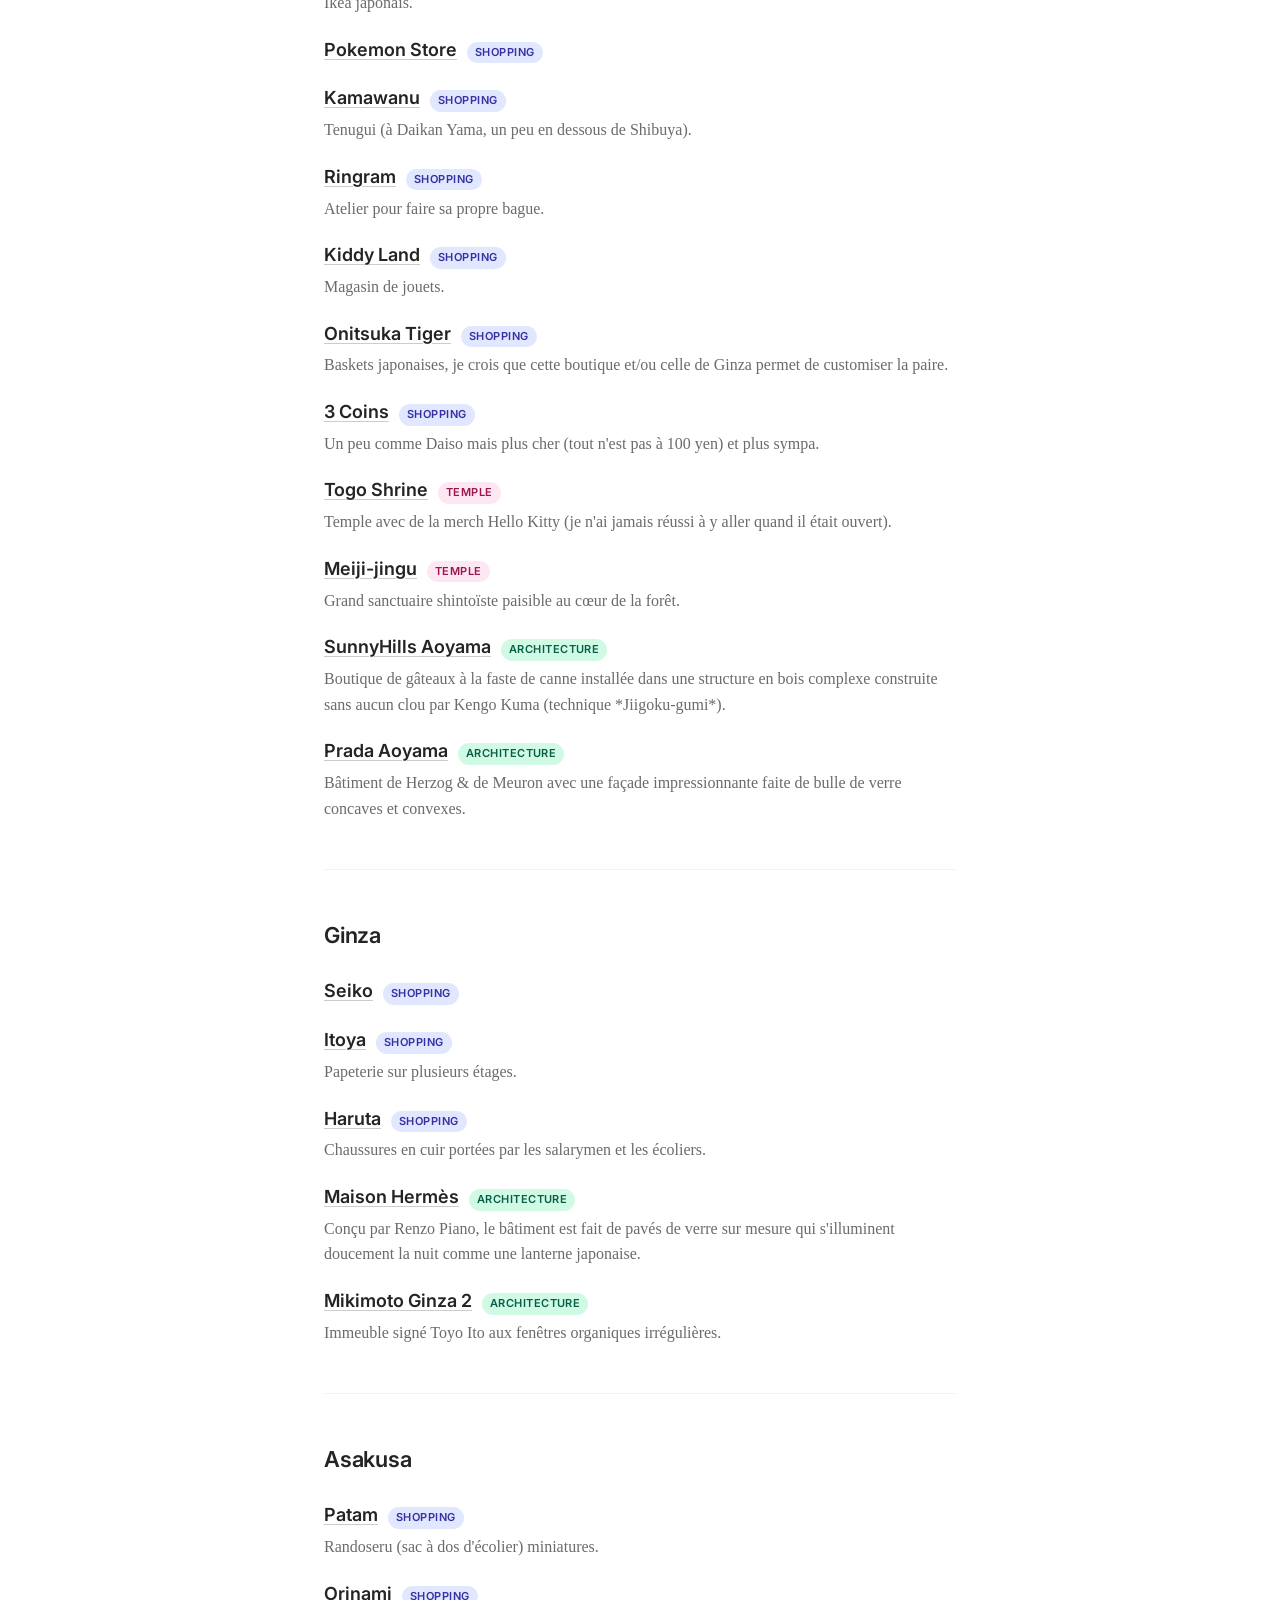
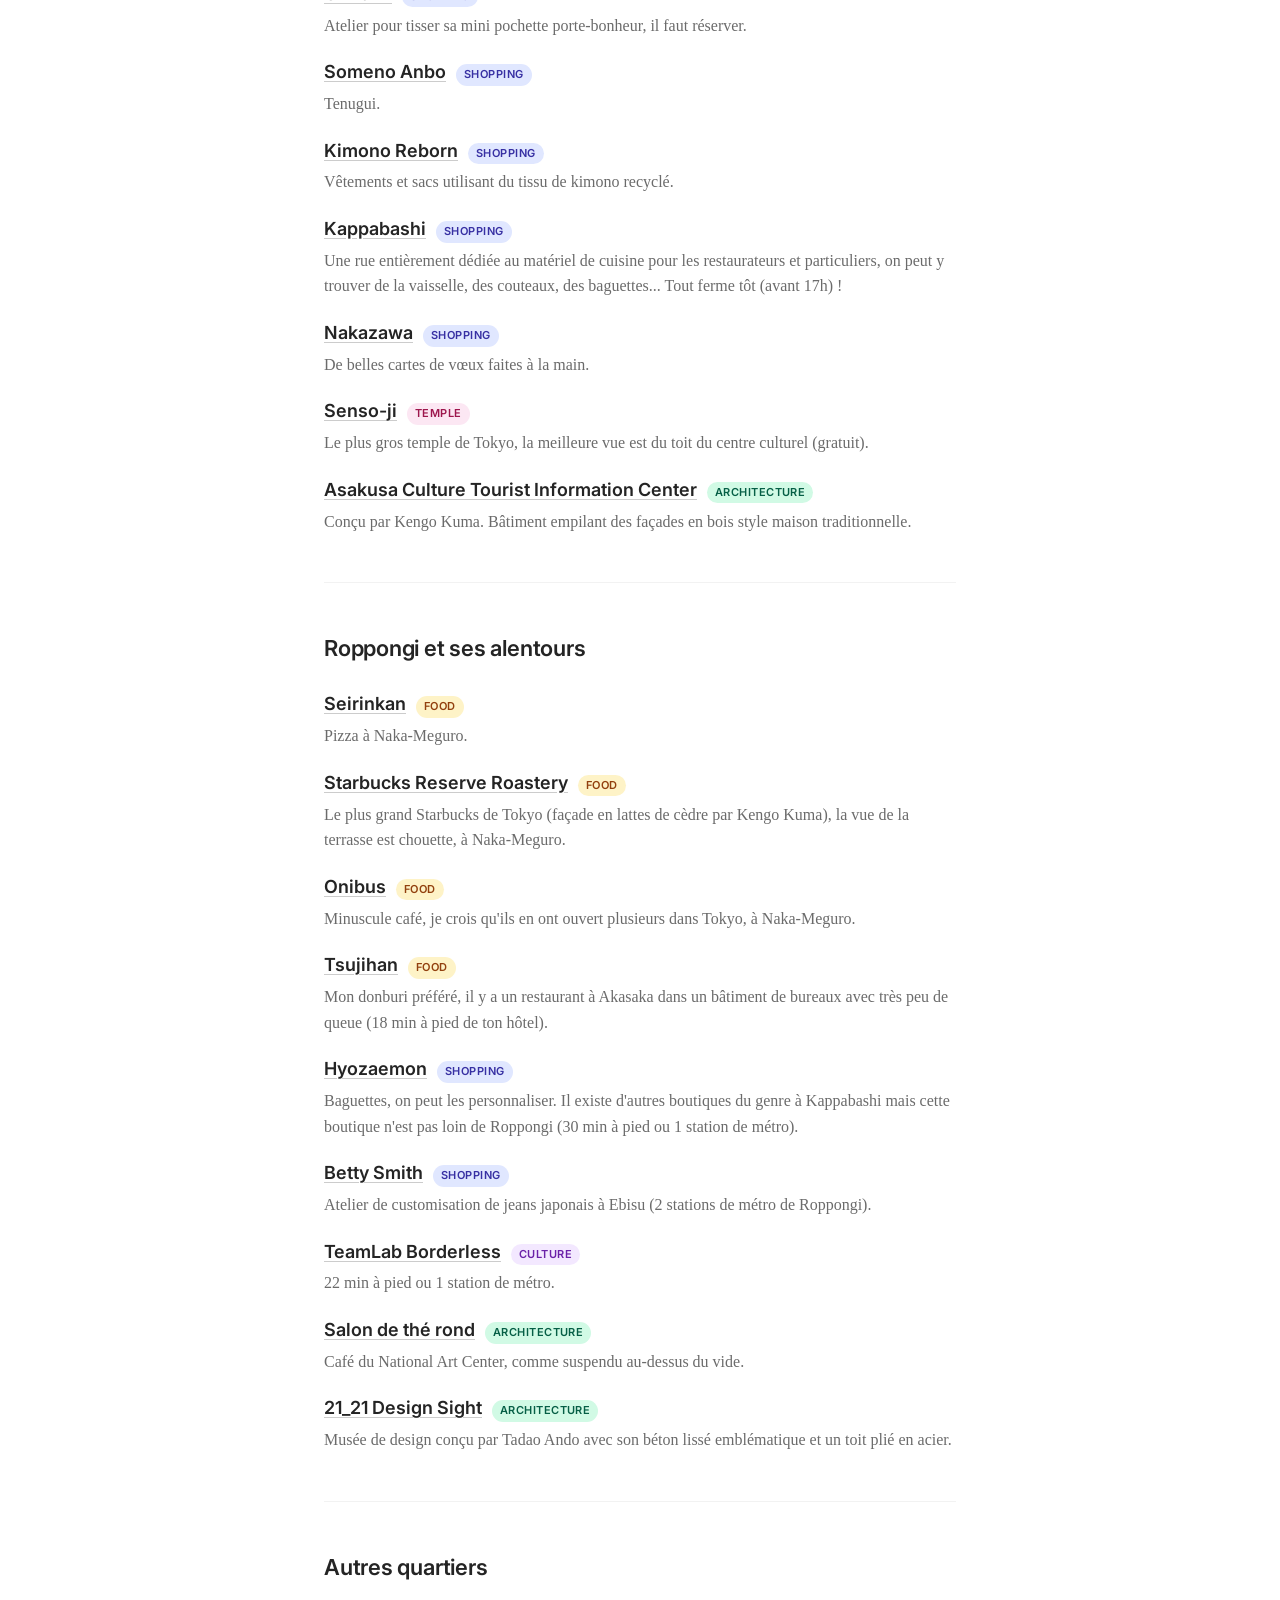
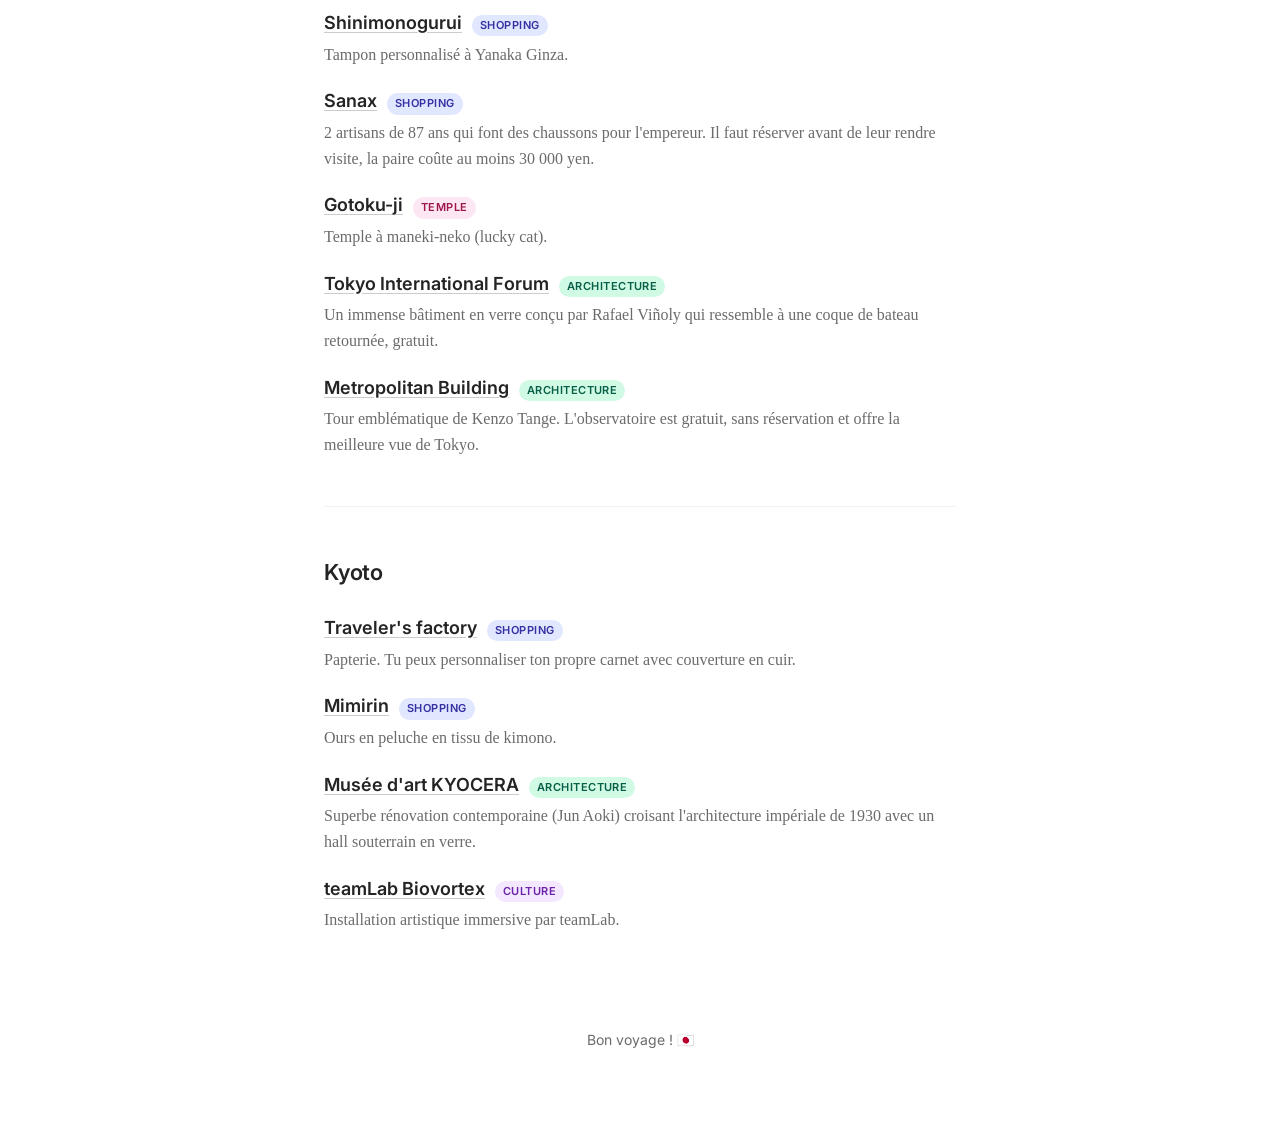
==== commit 9a4de6b4: "Add teamLab Kyoto Signed-off-by: Kim Anh Nguyen <4783194+kimanhou@users.noreply.github.com>" ====
--- a/index.html
+++ b/index.html
@@ -791,6 +791,19 @@
               l'architecture impériale de 1930 avec un hall souterrain en verre.
             </p>
           </li>
+          <li>
+            <div class="place-header">
+              <a
+                href="https://maps.app.goo.gl/GknqTZojEtrcng9q9"
+                class="place-name"
+                >teamLab Biovortex</a
+              >
+              <span class="category-tag culture">Culture</span>
+            </div>
+            <p class="description">
+              Installation artistique immersive par teamLab.
+            </p>
+          </li>
         </ul>
       </section>
     </main>
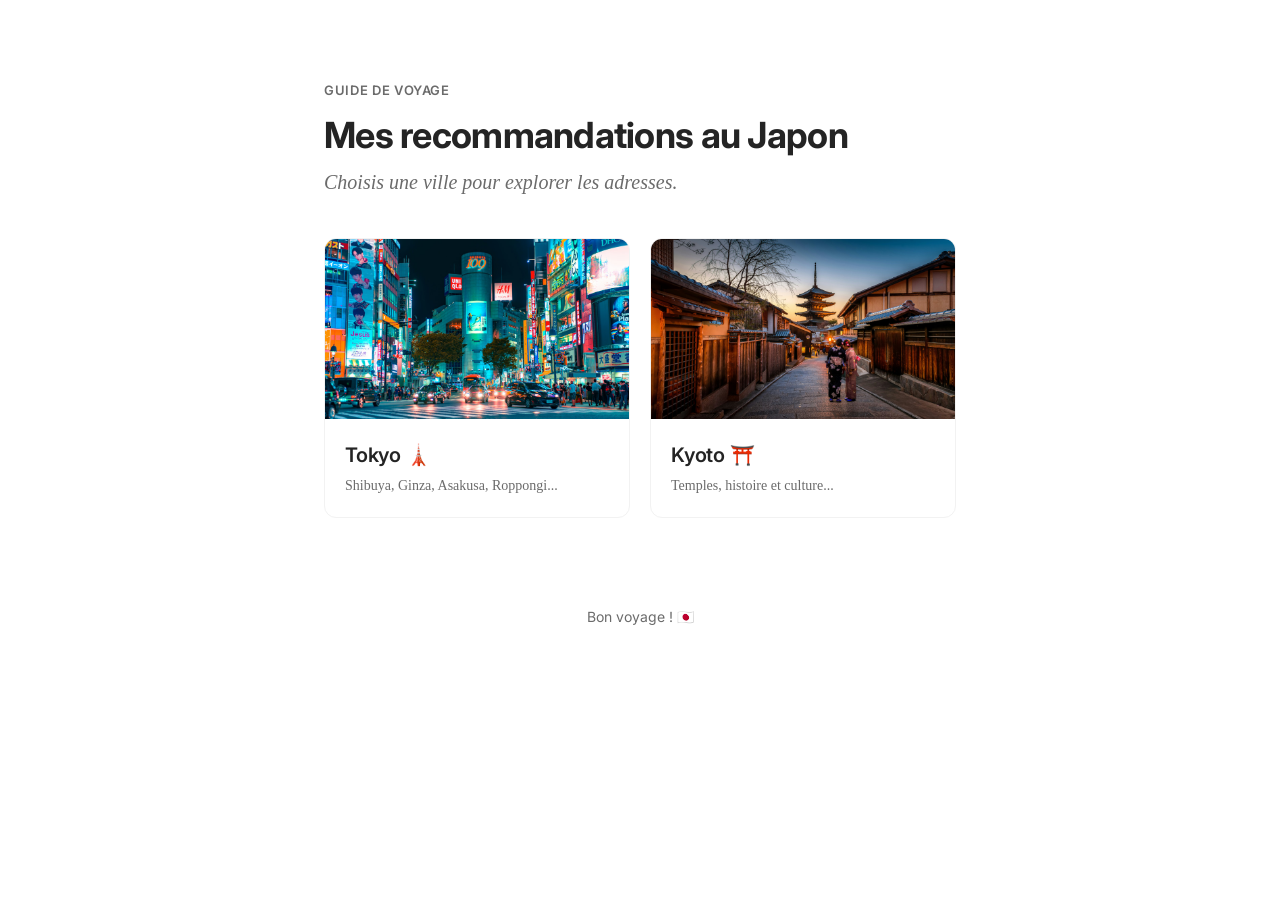
==== commit 2fd873c2: "Separate Tokyo and Kyoto Signed-off-by: Kim Anh Nguyen <4783194+kimanhou@users.noreply.github.com>" ====
--- a/index.html
+++ b/index.html
@@ -1,840 +1,52 @@
-<!doctype html>
+<!DOCTYPE html>
 <html lang="fr">
-  <head>
-    <meta charset="UTF-8" />
-    <meta name="viewport" content="width=device-width, initial-scale=1.0" />
-    <title>Tokyo & Kyoto — Recommandations</title>
-    <link rel="stylesheet" href="style.css" />
-    <link rel="preconnect" href="https://fonts.googleapis.com" />
-    <link rel="preconnect" href="https://fonts.gstatic.com" crossorigin />
-    <link
-      href="https://fonts.googleapis.com/css2?family=Charter:ital,wght@0,400;0,700;1,400&family=Inter:wght@400;500;600&display=swap"
-      rel="stylesheet"
-    />
-    <link rel="icon" href="data:image/svg+xml,<svg xmlns=%22http://www.w3.org/2000/svg%22 viewBox=%220 0 100 100%22><text y=%22.9em%22 font-size=%2290%22>🇯🇵</text></svg>">
-    <meta property="og:type" content="website" />
-    <meta property="og:title" content="Recommandations à Tokyo (& Kyoto) 🇯🇵" />
-    <meta property="og:description" content="Une liste d'adresses, d'ateliers et de lieux favoris à explorer." />
-    <meta property="og:image" content="https://kimanhou.github.io/japan-reco/preview.jpg" />
-    <meta property="og:url" content="https://kimanhou.github.io/japan-reco/" />
-  </head>
-  <body>
-    <header class="site-header">
-      <div class="container">
-        <span class="site-meta">Guide de voyage</span>
-        <h1>Recommandations à Tokyo (& Kyoto)</h1>
-        <p class="subtitle">
-          Une liste d'adresses, d'ateliers et de lieux à explorer.
-        </p>
+<head>
+  <meta charset="UTF-8" />
+  <meta name="viewport" content="width=device-width, initial-scale=1.0" />
+  <title>Recommandations — Japon 🇯🇵</title>
+  <link rel="icon" href="data:image/svg+xml,<svg xmlns=%22http://www.w3.org/2000/svg%22 viewBox=%220 0 100 100%22><text y=%22.9em%22 font-size=%2290%22>🇯🇵</text></svg>">
+  <link rel="stylesheet" href="style.css" />
+  <link rel="preconnect" href="https://fonts.googleapis.com">
+  <link rel="preconnect" href="https://fonts.gstatic.com" crossorigin>
+  <link href="https://fonts.googleapis.com/css2?family=Charter:ital,wght@0,400;0,700;1,400&family=Inter:wght@400;500;600&display=swap" rel="stylesheet">
+</head>
+<body class="landing-body">
 
-        <div class="hero-image-wrapper">
-            <img src="preview.jpg" alt="Tokyo landscape" class="hero-image" />
-        </div>
-
-        <!-- Category Filter Buttons -->
-        <nav class="filter-bar">
-          <button class="filter-btn active" data-filter="all">Tous</button>
-          <button class="filter-btn" data-filter="restaurant">Food</button>
-          <button class="filter-btn" data-filter="shopping">Shopping</button>
-          <button class="filter-btn" data-filter="architecture">Architecture</button>
-          <button class="filter-btn" data-filter="temple">Temples</button>
-          <button class="filter-btn" data-filter="culture">Culture</button>
-        </nav>
-      </div>
+  <main class="landing-container">
+    <header class="landing-header">
+      <span class="site-meta">Guide de voyage</span>
+      <h1>Mes recommandations au Japon</h1>
+      <p class="subtitle">Choisis une ville pour explorer les adresses.</p>
     </header>
 
-    <main class="container">
-      <section class="neighborhood">
-        <h2>Shibuya et Harajuku</h2>
-        <ul class="place-list">
-          <li>
-            <div class="place-header">
-              <a
-                target="_blank"
-                rel="noopener"
-                href="https://maps.app.goo.gl/69eugBFJpJ4iYQVL8"
-                class="place-name"
-                >i'm donut</a
-              >
-              <span class="category-tag restaurant">Food</span>
-            </div>
-            <p class="description">
-              Les meilleurs donuts de Tokyo (ce sont des beignets, pas vraiment
-              des donuts). Mon préféré est celui à la pistache. Il y a d'autres
-              boutiques, à Naka Meguro par exemple. Il y a toujours de la queue
-              par contre.
-            </p>
-          </li>
-          <li>
-            <div class="place-header">
-              <a
-                target="_blank"
-                rel="noopener"
-                href="https://maps.app.goo.gl/Y36AKXkpxdyFDG7x8"
-                class="place-name"
-                >Flippers</a
-              >
-              <span class="category-tag restaurant">Food</span>
-            </div>
-            <p class="description">Fuwa fuwa pancakes.</p>
-          </li>
-          <li>
-            <div class="place-header">
-              <a
-                target="_blank"
-                rel="noopener"
-                href="https://maps.app.goo.gl/wXSV9AtUKiCbXGeb9"
-                class="place-name"
-                >Menchirashi</a
-              >
-              <span class="category-tag restaurant">Food</span>
-            </div>
-            <p class="description">
-              Udon carbonara, ça vaut le coup s'il y a moins de 45 min
-              d'attente.
-            </p>
-          </li>
-          <li>
-            <div class="place-header">
-              <a
-                target="_blank"
-                rel="noopener"
-                href="https://maps.app.goo.gl/2EPcrAeb87QpRTbB6"
-                class="place-name"
-                >Sanaka</a
-              >
-              <span class="category-tag restaurant">Food</span>
-            </div>
-            <p class="description">
-              Sushi dans un appartement au 1er étage. C'est un peu caché mais
-              vraiment bon et pas cher.
-            </p>
-          </li>
-          <li>
-            <div class="place-header">
-              <a
-                target="_blank"
-                rel="noopener"
-                href="https://maps.app.goo.gl/TEaGHPFqutmSfDLi9"
-                class="place-name"
-                >Maguro-to-shari</a
-              >
-              <span class="category-tag restaurant">Food</span>
-            </div>
-            <p class="description">
-              Bowls de thon, jamais goûté mais ça a l'air fou.
-            </p>
-          </li>
-          <li>
-            <div class="place-header">
-              <a
-                target="_blank"
-                rel="noopener"
-                href="https://maps.app.goo.gl/84WhmXNPppTcvtpY7"
-                class="place-name"
-                >Hikiniku-to-come</a
-              >
-              <span class="category-tag restaurant">Food</span>
-            </div>
-            <p class="description">
-              Steak haché grillé, il y en a aussi un à Kyoto. Il faut réserver
-              le 1er du mois, payer en avance et ça coûte 1 000 yen en plus. Je
-              crois qu'il y a aussi des places qui sont données le jour même, il
-              faut faire la queue à 9:00 pour obtenir un ticket. (<a
-                href="https://hikinikutocome.com/en/visit/shibuya/"
-                target="_blank"
-                rel="noopener"
-                >Site officiel</a
-              >)
-            </p>
-          </li>
-          <li>
-            <div class="place-header">
-              <a
-                target="_blank"
-                rel="noopener"
-                href="https://maps.app.goo.gl/EtTSttYytnvK69js9"
-                class="place-name"
-                >Togoshiya</a
-              >
-              <span class="category-tag restaurant">Food</span>
-            </div>
-            <p class="description">
-              Onigiri à emporter ou sur place, mon préféré est le mentaiko cream
-              cheese.
-            </p>
-          </li>
-          <li>
-            <div class="place-header">
-              <a
-                target="_blank"
-                rel="noopener"
-                href="https://maps.app.goo.gl/XtZ42i2TdmTqizMT9"
-                class="place-name"
-                >Loft</a
-              >
-              <span class="category-tag shopping">Shopping</span>
-            </div>
-            <p class="description">
-              Parfait pour des souvenirs de bonne qualité, j'espère y trouver
-              des magnets (<a
-                href="https://travelmagnet.jp/"
-                target="_blank"
-                rel="noopener"
-                >travelmagnet.jp</a
-              >).
-            </p>
-          </li>
-          <li>
-            <div class="place-header">
-              <a
-                target="_blank"
-                rel="noopener"
-                href="https://maps.app.goo.gl/PVebgwg7qP5B2RHZ8"
-                class="place-name"
-                >Hiseki</a
-              >
-              <span class="category-tag shopping">Shopping</span>
-            </div>
-            <p class="description">
-              Bague faite à partir d'une pièce de monnaie.
-            </p>
-          </li>
-          <li>
-            <div class="place-header">
-              <a
-                target="_blank"
-                rel="noopener"
-                href="https://maps.app.goo.gl/jhXsKMptxFb6pdmX9"
-                class="place-name"
-                >Cosme</a
-              >
-              <span class="category-tag shopping">Shopping</span>
-            </div>
-            <p class="description">Temple de la cosmétique japonaise.</p>
-          </li>
-          <li>
-            <div class="place-header">
-              <a
-                target="_blank"
-                rel="noopener"
-                href="https://maps.app.goo.gl/yKVB1KBTTQUjTeqm6"
-                class="place-name"
-                >Nitori</a
-              >
-              <span class="category-tag shopping">Shopping</span>
-            </div>
-            <p class="description">Ikea japonais.</p>
-          </li>
-          <li>
-            <div class="place-header">
-              <a
-                target="_blank"
-                rel="noopener"
-                href="https://maps.app.goo.gl/g65WKWChwoZyTpcr5"
-                class="place-name"
-                >Pokemon Store</a
-              >
-              <span class="category-tag shopping">Shopping</span>
-            </div>
-          </li>
-          <li>
-            <div class="place-header">
-              <a
-                target="_blank"
-                rel="noopener"
-                href="https://maps.app.goo.gl/MUS4LeD5QeXX2UPx5"
-                class="place-name"
-                >Kamawanu</a
-              >
-              <span class="category-tag shopping">Shopping</span>
-            </div>
-            <p class="description">
-              Tenugui (à Daikan Yama, un peu en dessous de Shibuya).
-            </p>
-          </li>
-          <li>
-            <div class="place-header">
-              <a
-                target="_blank"
-                rel="noopener"
-                href="https://maps.app.goo.gl/88TAubRv57etyfhp8"
-                class="place-name"
-                >Ringram</a
-              >
-              <span class="category-tag shopping">Shopping</span>
-            </div>
-            <p class="description">Atelier pour faire sa propre bague.</p>
-          </li>
-          <li>
-            <div class="place-header">
-              <a
-                target="_blank"
-                rel="noopener"
-                href="https://maps.app.goo.gl/DbySYXR4UC8CWV2y9"
-                class="place-name"
-                >Kiddy Land</a
-              >
-              <span class="category-tag shopping">Shopping</span>
-            </div>
-            <p class="description">Magasin de jouets.</p>
-          </li>
-          <li>
-            <div class="place-header">
-              <a
-                target="_blank"
-                rel="noopener"
-                href="https://maps.app.goo.gl/WznwZnv85uVz6AZdA"
-                class="place-name"
-                >Onitsuka Tiger</a
-              >
-              <span class="category-tag shopping">Shopping</span>
-            </div>
-            <p class="description">
-              Baskets japonaises, je crois que cette boutique et/ou celle de
-              Ginza permet de customiser la paire.
-            </p>
-          </li>
-          <li>
-            <div class="place-header">
-              <a
-                target="_blank"
-                rel="noopener"
-                href="https://maps.app.goo.gl/w2D88S9kUh9sbnCG9"
-                class="place-name"
-                >3 Coins</a
-              >
-              <span class="category-tag shopping">Shopping</span>
-            </div>
-            <p class="description">
-              Un peu comme Daiso mais plus cher (tout n'est pas à 100 yen) et
-              plus sympa.
-            </p>
-          </li>
-          <li>
-            <div class="place-header">
-              <a
-                href="https://maps.app.goo.gl/k6AT31raMLWwLtkN6"
-                class="place-name"
-                >Togo Shrine</a
-              >
-              <span class="category-tag temple">Temple</span>
-            </div>
-            <p class="description">
-              Temple avec de la merch Hello Kitty (je n'ai jamais réussi à y
-              aller quand il était ouvert).
-            </p>
-          </li>
-          <li>
-            <div class="place-header">
-              <a
-                href="https://maps.app.goo.gl/TMgbKcvD6bvRNuty8"
-                class="place-name"
-                >Meiji-jingu</a
-              >
-              <span class="category-tag temple">Temple</span>
-            </div>
-            <p class="description">
-              Grand sanctuaire shintoïste paisible au cœur de la forêt.
-            </p>
-          </li>
-          <li>
-            <div class="place-header">
-              <a
-                href="https://maps.app.goo.gl/kpBoS8fHMuJu6D726"
-                class="place-name"
-                >SunnyHills Aoyama</a
-              >
-              <span class="category-tag architecture">Architecture</span>
-            </div>
-            <p class="description">
-              Boutique de gâteaux à la faste de canne installée dans une
-              structure en bois complexe construite sans aucun clou par Kengo
-              Kuma (technique *Jiigoku-gumi*).
-            </p>
-          </li>
-          <li>
-            <div class="place-header">
-              <a
-                href="https://maps.app.goo.gl/U95UxCCkDKLDnsqH6"
-                class="place-name"
-                >Prada Aoyama</a
-              >
-              <span class="category-tag architecture">Architecture</span>
-            </div>
-            <p class="description">
-              Bâtiment de Herzog & de Meuron avec une façade impressionnante
-              faite de bulle de verre concaves et convexes.
-            </p>
-          </li>
-        </ul>
-      </section>
+    <div class="city-selector">
+      <a href="tokyo.html" class="city-card">
+        <div class="city-image-wrapper">
+          <img src="tokyo-hero.jpg" alt="Tokyo" class="city-image" />
+        </div>
+        <div class="city-info">
+          <h2>Tokyo 🗼</h2>
+          <p>Shibuya, Ginza, Asakusa, Roppongi...</p>
+        </div>
+      </a>
 
-      <section class="neighborhood">
-        <h2>Ginza</h2>
-        <ul class="place-list">
-          <li>
-            <div class="place-header">
-              <a
-                href="https://maps.app.goo.gl/1uJHiFf1k2KAZZUHA"
-                class="place-name"
-                >Seiko</a
-              >
-              <span class="category-tag shopping">Shopping</span>
-            </div>
-          </li>
-          <li>
-            <div class="place-header">
-              <a
-                href="https://maps.app.goo.gl/fMWmKcZ8qZoQ6VqB7"
-                class="place-name"
-                >Itoya</a
-              >
-              <span class="category-tag shopping">Shopping</span>
-            </div>
-            <p class="description">Papeterie sur plusieurs étages.</p>
-          </li>
-          <li>
-            <div class="place-header">
-              <a
-                href="https://maps.app.goo.gl/Jf5uXmK9wD9PN2Uk8"
-                class="place-name"
-                >Haruta</a
-              >
-              <span class="category-tag shopping">Shopping</span>
-            </div>
-            <p class="description">
-              Chaussures en cuir portées par les salarymen et les écoliers.
-            </p>
-          </li>
-          <li>
-            <div class="place-header">
-              <a
-                href="https://maps.app.goo.gl/uWb4RfBk9SQpC39z5"
-                class="place-name"
-                >Maison Hermès</a
-              >
-              <span class="category-tag architecture">Architecture</span>
-            </div>
-            <p class="description">
-              Conçu par Renzo Piano, le bâtiment est fait de pavés de verre sur
-              mesure qui s'illuminent doucement la nuit comme une lanterne
-              japonaise.
-            </p>
-          </li>
-          <li>
-            <div class="place-header">
-              <a
-                href="https://maps.app.goo.gl/kJxWGgCFBw41gdkp9"
-                class="place-name"
-                >Mikimoto Ginza 2</a
-              >
-              <span class="category-tag architecture">Architecture</span>
-            </div>
-            <p class="description">
-              Immeuble signé Toyo Ito aux fenêtres organiques irrégulières.
-            </p>
-          </li>
-        </ul>
-      </section>
+      <a href="kyoto.html" class="city-card">
+        <div class="city-image-wrapper">
+          <img src="kyoto-hero.jpg" alt="Kyoto" class="city-image" />
+        </div>
+        <div class="city-info">
+          <h2>Kyoto ⛩️</h2>
+          <p>Temples, histoire et culture...</p>
+        </div>
+      </a>
+    </div>
+  </main>
 
-      <section class="neighborhood">
-        <h2>Asakusa</h2>
-        <ul class="place-list">
-          <li>
-            <div class="place-header">
-              <a
-                href="https://maps.app.goo.gl/mSqs9adYhmTdcuxi9"
-                class="place-name"
-                >Patam</a
-              >
-              <span class="category-tag shopping">Shopping</span>
-            </div>
-            <p class="description">
-              Randoseru (sac à dos d'écolier) miniatures.
-            </p>
-          </li>
-          <li>
-            <div class="place-header">
-              <a
-                href="https://maps.app.goo.gl/c2mmQxCN7tzTbM5K9"
-                class="place-name"
-                >Orinami</a
-              >
-              <span class="category-tag shopping">Shopping</span>
-            </div>
-            <p class="description">
-              Atelier pour tisser sa mini pochette porte-bonheur, il faut
-              réserver.
-            </p>
-          </li>
-          <li>
-            <div class="place-header">
-              <a
-                href="https://maps.app.goo.gl/kfvNhGzFFZJZ3QrH8"
-                class="place-name"
-                >Someno Anbo</a
-              >
-              <span class="category-tag shopping">Shopping</span>
-            </div>
-            <p class="description">Tenugui.</p>
-          </li>
-          <li>
-            <div class="place-header">
-              <a
-                href="https://maps.app.goo.gl/4zS8Ka6do3m4JvSK6"
-                class="place-name"
-                >Kimono Reborn</a
-              >
-              <span class="category-tag shopping">Shopping</span>
-            </div>
-            <p class="description">
-              Vêtements et sacs utilisant du tissu de kimono recyclé.
-            </p>
-          </li>
-          <li>
-            <div class="place-header">
-              <a
-                href="https://maps.app.goo.gl/ZQTUkdnBkf1VzfrQ7"
-                class="place-name"
-                >Kappabashi</a
-              >
-              <span class="category-tag shopping">Shopping</span>
-            </div>
-            <p class="description">
-              Une rue entièrement dédiée au matériel de cuisine pour les
-              restaurateurs et particuliers, on peut y trouver de la vaisselle,
-              des couteaux, des baguettes... Tout ferme tôt (avant 17h) !
-            </p>
-          </li>
-          <li>
-            <div class="place-header">
-              <a
-                href="https://maps.app.goo.gl/AgdJvnbVzmMKoUTA9"
-                class="place-name"
-                >Nakazawa</a
-              >
-              <span class="category-tag shopping">Shopping</span>
-            </div>
-            <p class="description">
-              De belles cartes de vœux faites à la main.
-            </p>
-          </li>
-          <li>
-            <div class="place-header">
-              <a
-                href="https://maps.app.goo.gl/krMGdKmQ2eCT1Fw9A"
-                class="place-name"
-                >Senso-ji</a
-              >
-              <span class="category-tag temple">Temple</span>
-            </div>
-            <p class="description">
-              Le plus gros temple de Tokyo, la meilleure vue est du toit du
-              centre culturel (gratuit).
-            </p>
-          </li>
-          <li>
-            <div class="place-header">
-              <a
-                href="https://maps.app.goo.gl/ULRhTfkWa3VngPzH6"
-                class="place-name"
-                >Asakusa Culture Tourist Information Center</a
-              >
-              <span class="category-tag architecture">Architecture</span>
-            </div>
-            <p class="description">
-              Conçu par Kengo Kuma. Bâtiment empilant des façades en bois style
-              maison traditionnelle.
-            </p>
-          </li>
-        </ul>
-      </section>
+  <footer class="site-footer">
+    <div class="container">
+      <p>Bon voyage ! 🇯🇵</p>
+    </div>
+  </footer>
 
-      <section class="neighborhood">
-        <h2>Roppongi et ses alentours</h2>
-        <ul class="place-list">
-          <li>
-            <div class="place-header">
-              <a
-                href="https://maps.app.goo.gl/cAF4eer2cTzTnKZC6"
-                class="place-name"
-                >Seirinkan</a
-              >
-              <span class="category-tag restaurant">Food</span>
-            </div>
-            <p class="description">Pizza à Naka-Meguro.</p>
-          </li>
-          <li>
-            <div class="place-header">
-              <a
-                href="https://maps.app.goo.gl/UEUjPovZDnGG8QsB8"
-                class="place-name"
-                >Starbucks Reserve Roastery</a
-              >
-              <span class="category-tag restaurant">Food</span>
-            </div>
-            <p class="description">
-              Le plus grand Starbucks de Tokyo (façade en lattes de cèdre par
-              Kengo Kuma), la vue de la terrasse est chouette, à Naka-Meguro.
-            </p>
-          </li>
-          <li>
-            <div class="place-header">
-              <a
-                href="https://maps.app.goo.gl/x5kQCMUENwANzUec6"
-                class="place-name"
-                >Onibus</a
-              >
-              <span class="category-tag restaurant">Food</span>
-            </div>
-            <p class="description">
-              Minuscule café, je crois qu'ils en ont ouvert plusieurs dans
-              Tokyo, à Naka-Meguro.
-            </p>
-          </li>
-          <li>
-            <div class="place-header">
-              <a
-                href="https://maps.app.goo.gl/YKb9HunE5rjyvLX4A"
-                class="place-name"
-                >Tsujihan</a
-              >
-              <span class="category-tag restaurant">Food</span>
-            </div>
-            <p class="description">
-              Mon donburi préféré, il y a un restaurant à Akasaka dans un
-              bâtiment de bureaux avec très peu de queue (18 min à pied de ton
-              hôtel).
-            </p>
-          </li>
-          <li>
-            <div class="place-header">
-              <a
-                href="https://maps.app.goo.gl/dLuNX32H2cVALUik8"
-                class="place-name"
-                >Hyozaemon</a
-              >
-              <span class="category-tag shopping">Shopping</span>
-            </div>
-            <p class="description">
-              Baguettes, on peut les personnaliser. Il existe d'autres boutiques
-              du genre à Kappabashi mais cette boutique n'est pas loin de
-              Roppongi (30 min à pied ou 1 station de métro).
-            </p>
-          </li>
-          <li>
-            <div class="place-header">
-              <a
-                href="https://maps.app.goo.gl/xwNLV4QehMwJrhu57"
-                class="place-name"
-                >Betty Smith</a
-              >
-              <span class="category-tag shopping">Shopping</span>
-            </div>
-            <p class="description">
-              Atelier de customisation de jeans japonais à Ebisu (2 stations de
-              métro de Roppongi).
-            </p>
-          </li>
-          <li>
-            <div class="place-header">
-              <a
-                href="https://maps.app.goo.gl/rgNuQ9seUa85SFHp7"
-                class="place-name"
-                >TeamLab Borderless</a
-              >
-              <span class="category-tag culture">Culture</span>
-            </div>
-            <p class="description">22 min à pied ou 1 station de métro.</p>
-          </li>
-          <li>
-            <div class="place-header">
-              <a
-                href="https://maps.app.goo.gl/vfedsaDLBhtcoQD16"
-                class="place-name"
-                >Salon de thé rond</a
-              >
-              <span class="category-tag architecture">Architecture</span>
-            </div>
-            <p class="description">
-              Café du National Art Center, comme suspendu au-dessus du vide.
-            </p>
-          </li>
-          <li>
-            <div class="place-header">
-              <a
-                href="https://maps.app.goo.gl/Tcz1rBBbtxtRynMQA"
-                class="place-name"
-                >21_21 Design Sight</a
-              >
-              <span class="category-tag architecture">Architecture</span>
-            </div>
-            <p class="description">
-              Musée de design conçu par Tadao Ando avec son béton lissé
-              emblématique et un toit plié en acier.
-            </p>
-          </li>
-        </ul>
-      </section>
-
-      <section class="neighborhood">
-        <h2>Autres quartiers</h2>
-        <ul class="place-list">
-          <li>
-            <div class="place-header">
-              <a
-                href="https://maps.app.goo.gl/bxwSnCZsaw7TnE5D8"
-                class="place-name"
-                >Shinimonogurui</a
-              >
-              <span class="category-tag shopping">Shopping</span>
-            </div>
-            <p class="description">Tampon personnalisé à Yanaka Ginza.</p>
-          </li>
-          <li>
-            <div class="place-header">
-              <a
-                href="https://maps.app.goo.gl/Xo6zkmzCikCreoL1A"
-                class="place-name"
-                >Sanax</a
-              >
-              <span class="category-tag shopping">Shopping</span>
-            </div>
-            <p class="description">
-              2 artisans de 87 ans qui font des chaussons pour l'empereur. Il
-              faut réserver avant de leur rendre visite, la paire coûte au moins
-              30 000 yen.
-            </p>
-          </li>
-          <li>
-            <div class="place-header">
-              <a
-                href="https://maps.app.goo.gl/cFwfXsnkvDryLvA58"
-                class="place-name"
-                >Gotoku-ji</a
-              >
-              <span class="category-tag temple">Temple</span>
-            </div>
-            <p class="description">Temple à maneki-neko (lucky cat).</p>
-          </li>
-          <li>
-            <div class="place-header">
-              <a
-                href="https://maps.app.goo.gl/5FnCgJoKTbz2vK8LA"
-                class="place-name"
-                >Tokyo International Forum</a
-              >
-              <span class="category-tag architecture">Architecture</span>
-            </div>
-            <p class="description">
-              Un immense bâtiment en verre conçu par Rafael Viñoly qui ressemble
-              à une coque de bateau retournée, gratuit.
-            </p>
-          </li>
-          <li>
-            <div class="place-header">
-              <a
-                href="https://maps.app.goo.gl/j7gxGdVztwLCP2bb6"
-                class="place-name"
-                >Metropolitan Building</a
-              >
-              <span class="category-tag architecture">Architecture</span>
-            </div>
-            <p class="description">
-              Tour emblématique de Kenzo Tange. L'observatoire est gratuit, sans
-              réservation et offre la meilleure vue de Tokyo.
-            </p>
-          </li>
-        </ul>
-      </section>
-
-      <section class="neighborhood">
-        <h2>Kyoto</h2>
-        <ul class="place-list">
-          <li>
-            <div class="place-header">
-              <a
-                href="https://maps.app.goo.gl/qUUZ9k9n6iVwttam6"
-                class="place-name"
-                >Traveler's factory</a
-              >
-              <span class="category-tag shopping">Shopping</span>
-            </div>
-            <p class="description">
-              Papterie. Tu peux personnaliser ton propre carnet avec couverture
-              en cuir.
-            </p>
-          </li>
-          <li>
-            <div class="place-header">
-              <a
-                href="https://maps.app.goo.gl/WrXWh7c2xTyVcAM9A"
-                class="place-name"
-                >Mimirin</a
-              >
-              <span class="category-tag shopping">Shopping</span>
-            </div>
-            <p class="description">Ours en peluche en tissu de kimono.</p>
-          </li>
-          <li>
-            <div class="place-header">
-              <a
-                href="https://maps.app.goo.gl/3y6V7akL6eFB2pyw7"
-                class="place-name"
-                >Musée d'art KYOCERA</a
-              >
-              <span class="category-tag architecture">Architecture</span>
-            </div>
-            <p class="description">
-              Superbe rénovation contemporaine (Jun Aoki) croisant
-              l'architecture impériale de 1930 avec un hall souterrain en verre.
-            </p>
-          </li>
-          <li>
-            <div class="place-header">
-              <a
-                href="https://maps.app.goo.gl/GknqTZojEtrcng9q9"
-                class="place-name"
-                >teamLab Biovortex</a
-              >
-              <span class="category-tag culture">Culture</span>
-            </div>
-            <p class="description">
-              Installation artistique immersive par teamLab.
-            </p>
-          </li>
-        </ul>
-      </section>
-    </main>
-
-    <footer class="site-footer">
-      <div class="container">
-        <p>Bon voyage ! 🇯🇵</p>
-      </div>
-    </footer>
-
-    <!-- Light JS Script for filtering -->
-    <script>
-      const buttons = document.querySelectorAll('.filter-btn');
-      const items = document.querySelectorAll('.place-list li');
-
-      buttons.forEach(button => {
-        button.addEventListener('click', () => {
-          buttons.forEach(btn => btn.classList.remove('active'));
-          button.classList.add('active');
-          const filter = button.getAttribute('data-filter');
-
-          items.forEach(item => {
-            const tag = item.querySelector('.category-tag');
-            if (filter === 'all' || (tag && tag.classList.contains(filter))) {
-              item.style.display = 'block';
-            } else {
-              item.style.display = 'none';
-            }
-          });
-        });
-      });
-    </script>
-  </body>
+</body>
 </html>
--- a/style.css
+++ b/style.css
@@ -276,15 +276,101 @@
   box-shadow: 0 0 0 1.5px currentColor;
 }
 
+/* Navigation Back Link */
+.back-nav {
+  margin-bottom: 20px;
+}
+
+.back-link {
+  font-family: var(--font-sans);
+  font-size: 13px;
+  font-weight: 500;
+  color: var(--text-muted);
+  text-decoration: none;
+  transition: color 0.2s ease;
+}
+
+.back-link:hover {
+  color: var(--text-main);
+}
+
+/* Hero Image Banner */
 .hero-image-wrapper {
   margin-top: 24px;
   border-radius: 8px;
   overflow: hidden;
+  max-height: 260px;
 }
 
 .hero-image {
   width: 100%;
-  height: 240px;
+  height: 260px;
   object-fit: cover;
   display: block;
 }
+
+/* Landing Page Layout */
+.landing-container {
+  max-width: 680px;
+  margin: 0 auto;
+  padding: 80px 24px 40px;
+}
+
+.landing-header {
+  margin-bottom: 40px;
+}
+
+.city-selector {
+  display: grid;
+  grid-template-columns: 1fr 1fr;
+  gap: 20px;
+}
+
+.city-card {
+  display: flex;
+  flex-direction: column;
+  background: #ffffff;
+  border: 1px solid var(--border-color);
+  border-radius: 12px;
+  overflow: hidden;
+  text-decoration: none;
+  color: var(--text-main);
+  transition: transform 0.2s ease, box-shadow 0.2s ease;
+}
+
+.city-card:hover {
+  transform: translateY(-4px);
+  box-shadow: 0 12px 24px rgba(0, 0, 0, 0.06);
+}
+
+.city-image-wrapper {
+  height: 180px;
+  overflow: hidden;
+}
+
+.city-image {
+  width: 100%;
+  height: 100%;
+  object-fit: cover;
+}
+
+.city-info {
+  padding: 20px;
+}
+
+.city-info h2 {
+  font-size: 20px;
+  margin-bottom: 4px;
+}
+
+.city-info p {
+  font-family: var(--font-serif);
+  font-size: 14px;
+  color: var(--text-muted);
+}
+
+@media (max-width: 600px) {
+  .city-selector {
+    grid-template-columns: 1fr;
+  }
+}
